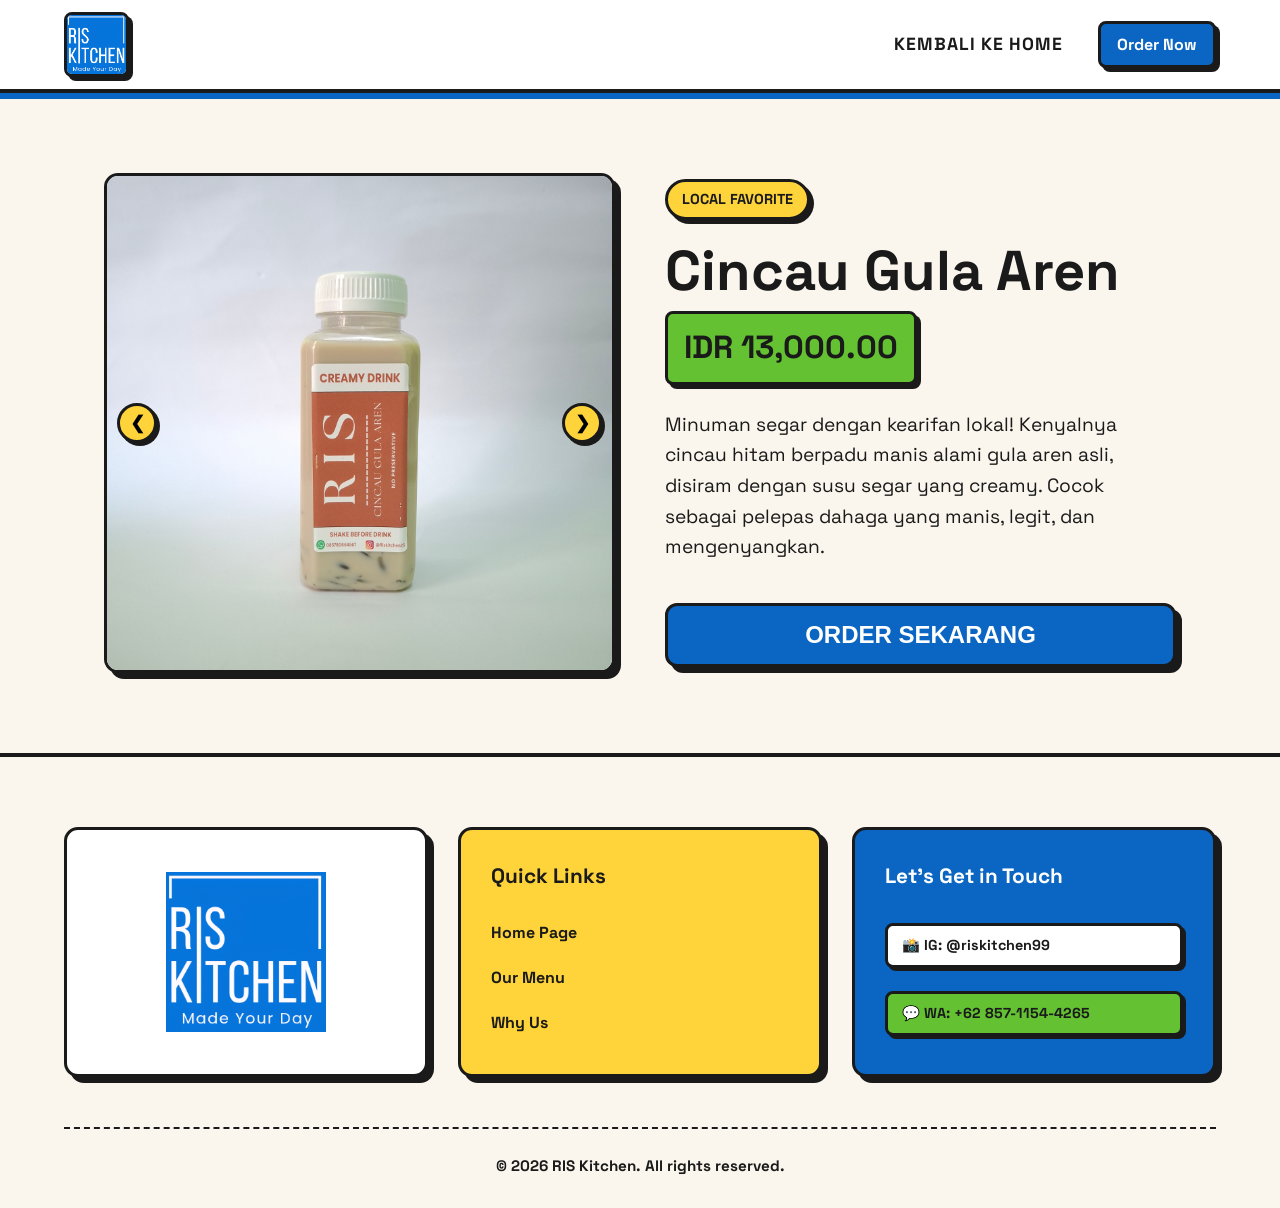
==== cincau-gula-aren.html @ 0cc8e925 "first" ====
<!DOCTYPE html>
<html lang="id">
<head>
    <meta charset="UTF-8">
    <meta name="viewport" content="width=device-width, initial-scale=1.0">
    <title>Cincau Gula Aren - RIS Kitchen</title>
    <link href="https://fonts.googleapis.com/css2?family=Space+Grotesk:wght@400;600;700;800&display=swap" rel="stylesheet">
    <link rel="stylesheet" href="style.css">
</head>
<body>

    <nav class="navbar" id="navbar">
        <div class="nav-container">
            <div class="brand">
                <a href="index.html"><img src="assets/Ris Kitchen_ Logo.png" alt="RIS Kitchen" class="nav-logo"></a>
            </div>
            <div class="nav-links">
                <a href="index.html">Kembali ke Home</a>
                <a href="https://wa.me/6285711544265" target="_blank" class="btn neo-btn-small bg-brand-blue text-white">Order Now</a>
            </div>
        </div>
    </nav>

    <section class="product-detail-section">
        <div class="product-slider-container">
            <div class="product-slider-wrapper" id="product-slider-wrapper">
                <img src="assets/Cincau Gula Aren.jpg" alt="Cincau Gula Aren">
                <img src="assets/Cincau Gula Aren2.jpg" alt="Cincau Gula Aren 2">
            </div>
            <button class="slider-btn prev" onclick="changeProductSlide(-1)">❮</button>
            <button class="slider-btn next" onclick="changeProductSlide(1)">❯</button>
        </div>

        <div class="product-info reveal active">
            <div class="badge bg-yellow">LOCAL FAVORITE</div>
            <h1>Cincau Gula Aren</h1>
            <p class="price bg-green neo-box-small text-black">IDR 13,000.00</p>
            <p class="description">
                Minuman segar dengan kearifan lokal! Kenyalnya cincau hitam berpadu manis alami gula aren asli, disiram dengan susu segar yang creamy. Cocok sebagai pelepas dahaga yang manis, legit, dan mengenyangkan.
            </p>
            <button onclick="orderWhatsApp('Cincau Gula Aren', '13,000.00')" class="btn neo-btn bg-brand-blue text-white" style="width: 100%; font-size: 1.5rem; padding: 15px;">ORDER SEKARANG</button>
        </div>
    </section>

    <footer class="footer bg-cream" id="contact">
        <div class="footer-container reveal">
            <div class="footer-brand-box neo-box bg-white footer-logo-container">
                <img src="assets/Ris Kitchen_ Logo.png" alt="RIS Kitchen Logo" class="footer-logo-full">
            </div>
            <div class="footer-links-box neo-box bg-yellow">
                <h3>Quick Links</h3>
                <a href="index.html#home">Home Page</a>
                <a href="index.html#menu">Our Menu</a>
                <a href="index.html#about">Why Us</a>
            </div>
            <div class="footer-contact-box neo-box bg-brand-blue text-white">
                <h3 style="color: var(--white);">Let's Get in Touch</h3>
                <a href="https://instagram.com/riskitchen99" target="_blank" class="footer-badge bg-white text-black">📸 IG: @riskitchen99</a>
                <a href="https://wa.me/6285711544265" target="_blank" class="footer-badge bg-green text-black">💬 WA: +62 857-1154-4265</a>
            </div>
        </div>
        <div class="footer-bottom">
            <p>&copy; 2026 RIS Kitchen. All rights reserved.</p>
        </div>
    </footer>

    <script src="script.js"></script>
</body>
</html>
---- style.css ----
/* --- Variables & Reset --- */
:root {
    --cream: #FAF6ED;
    --black: #1A1A1A;
    --brand-blue: #0A66C2;
    --yellow: #FFD43B;
    --green: #63C132;
    --white: #FFFFFF;
    
    --border: 3px solid var(--black);
    --shadow: 6px 6px 0px var(--black);
    --shadow-hover: 10px 10px 0px var(--black);
    --radius: 14px;
    --transition: all 0.3s cubic-bezier(0.16, 1, 0.3, 1);
}

* { margin: 0; padding: 0; box-sizing: border-box; }
html { scroll-behavior: smooth; }

body {
    font-family: 'Space Grotesk', sans-serif;
    background-color: var(--cream);
    color: var(--black);
    overflow-x: hidden;
    line-height: 1.6;
}

/* --- Utilities --- */
.bg-cream { background-color: var(--cream); }
.bg-yellow { background-color: var(--yellow); }
.bg-green { background-color: var(--green); }
.bg-brand-blue { background-color: var(--brand-blue); }
.bg-white { background-color: var(--white); }
.bg-black { background-color: var(--black); }
.text-white { color: var(--white); }
.text-black { color: var(--black); }

.neo-box {
    border: var(--border); border-radius: var(--radius);
    box-shadow: var(--shadow); transition: var(--transition);
}
.neo-box-small {
    display: inline-block; padding: 8px 16px;
    border: var(--border); border-radius: 8px;
    box-shadow: 4px 4px 0px var(--black);
    font-weight: 700; text-decoration: none;
    color: var(--black); margin-bottom: 10px; transition: var(--transition);
}
.neo-box-small:hover { transform: translate(-3px, -3px); box-shadow: 7px 7px 0px var(--black); }

.btn {
    display: inline-block; text-decoration: none; font-weight: 700;
    cursor: pointer; text-align: center; border: var(--border); transition: var(--transition);
}
.neo-btn { padding: 12px 24px; font-size: 1.1rem; border-radius: 12px; box-shadow: var(--shadow); }
.neo-btn-small { padding: 8px 16px; font-size: 1rem; border-radius: 8px; box-shadow: 4px 4px 0px var(--black); }
.btn:hover { transform: translate(-4px, -4px); box-shadow: var(--shadow-hover); }
.btn:active { transform: translate(2px, 2px); box-shadow: 2px 2px 0px var(--black); }

.nav-container, .hero, .menu-section, .about-section, 
.fruits-section, .featured-section, .footer-container {
    max-width: 1440px; margin-left: auto; margin-right: auto;
}

/* --- Navbar --- */
.navbar {
    position: sticky; top: 0; background-color: var(--white);
    border-bottom: 4px solid var(--black); z-index: 1000; padding: 12px 5%;
    box-shadow: 0 6px 0px var(--brand-blue); transition: var(--transition);
}
.navbar.scrolled { padding: 8px 5%; }
.nav-container { display: flex; justify-content: space-between; align-items: center; }

.nav-logo {
    height: 65px; width: auto; object-fit: contain; display: block;
    border: var(--border); border-radius: 8px; box-shadow: 4px 4px 0px var(--black);
    background: var(--white); transition: var(--transition);
}
.nav-logo:hover { transform: translate(-2px, -2px); box-shadow: 6px 6px 0px var(--black); }

.nav-links { display: flex; gap: 35px; align-items: center; }
.nav-links a:not(.btn) { text-decoration: none; color: var(--black); font-weight: 700; font-size: 1.1rem; position: relative; text-transform: uppercase; letter-spacing: 1px; }
.nav-links a:not(.btn):hover { color: var(--brand-blue); }

.hamburger { display: none; background: none; border: none; cursor: pointer; flex-direction: column; gap: 5px; }
.hamburger span { width: 30px; height: 4px; background-color: var(--brand-blue); }

/* --- Hero Section --- */
.hero { margin: 60px auto; padding: 0 5%; display: grid; grid-template-columns: 1fr 1fr; gap: 40px; align-items: center; min-height: 70vh; }
.badge { display: inline-block; padding: 6px 14px; border: var(--border); border-radius: 50px; font-weight: 800; font-size: 0.9rem; margin-bottom: 20px; box-shadow: 4px 4px 0px var(--black); }
.hero-title { font-size: 4.5rem; font-weight: 800; line-height: 1.1; letter-spacing: -2px; margin-bottom: 20px; }
.hero-subtitle { font-size: 1.2rem; margin-bottom: 30px; font-weight: 600; }
.hero-buttons { display: flex; gap: 15px; flex-wrap: wrap; }

.visual-wrapper {
    position: relative; width: 100%; height: 450px; 
    border: var(--border); border-radius: var(--radius); box-shadow: var(--shadow);
}
.hero-slider-container { width: 100%; height: 100%; border-radius: calc(var(--radius) - 3px); overflow: hidden; }
.hero-slider-wrapper { display: flex; height: 100%; width: 100%; transition: transform 0.5s cubic-bezier(0.25, 1, 0.5, 1); }
.hero-slider-wrapper img { width: 100%; height: 100%; object-fit: cover; flex-shrink: 0; }

.decorative { position: absolute; padding: 10px 20px; border: var(--border); font-weight: 800; z-index: 3; box-shadow: 4px 4px 0px var(--black); }
.sticker-1 { top: -20px; right: -20px; border-radius: 50%; width: 100px; height: 100px; display: flex; align-items: center; text-align: center; }
.sticker-2 { bottom: 20px; left: -20px; border-radius: 8px; }
.sticker-3 { top: 10px; right: 10px; border-radius: 8px; }
.rotated { transform: rotate(15deg); }

/* --- Marquee --- */
.marquee-container { width: 100%; border-top: var(--border); border-bottom: var(--border); padding: 15px 0; overflow: hidden; white-space: nowrap; display: flex; }
.marquee { display: flex; animation: marquee 20s linear infinite; }
.marquee span { font-size: 1.5rem; font-weight: 800; margin-right: 20px; }

/* --- Menu Grid --- */
.menu-section, .about-section, .featured-section, .fruits-section { margin: 80px auto; padding: 0 5%; }
.section-header { text-align: center; margin-bottom: 50px; }
.section-header h2 { font-size: 3rem; font-weight: 800; letter-spacing: -1px; }

.menu-grid { display: grid; grid-template-columns: repeat(3, 1fr); gap: 30px; }
.menu-card { padding: 20px; display: flex; flex-direction: column; height: 100%; cursor: pointer; background: var(--white); }
.menu-card:hover { transform: translateY(-8px) rotate(-1deg); box-shadow: var(--shadow-hover); }

.menu-img-placeholder {
    width: 100%; height: 300px; border: var(--border); border-radius: var(--radius);
    margin-bottom: 15px; background-color: var(--white); transition: var(--transition);
    overflow: hidden; display: flex; align-items: center; justify-content: center;
}
.menu-img-placeholder img { width: 100%; height: 100%; object-fit: cover; }
.menu-card:hover .menu-img-placeholder { transform: scale(1.02); }

.menu-card h3 { font-size: 1.6rem; font-weight: 800; margin-bottom: 5px; }
.menu-card p.price { font-size: 1.3rem; font-weight: 700; margin-bottom: 20px; flex-grow: 1; }
.menu-card .btn { width: 100%; }
.no-image-placeholder { font-size: 1.5rem; font-weight: 800; color: var(--brand-blue); text-align: center; padding: 20px; line-height: 1.4; }

/* --- Featured Section --- */
.featured-card { display: flex; align-items: center; justify-content: space-between; padding: 40px; gap: 40px; cursor: pointer; }
.featured-card:hover { transform: translateY(-4px); box-shadow: var(--shadow-hover); }
.featured-content h2 { font-size: 3rem; font-weight: 800; line-height: 1.1; margin: 20px 0; }
.featured-content .price { font-size: 2rem; font-weight: 800; margin-bottom: 30px; }

.featured-visual { position: relative; width: 45%; height: 450px; border-radius: var(--radius); overflow: hidden; background: var(--white); }
.featured-slider-wrapper { display: flex; height: 100%; transition: transform 0.5s cubic-bezier(0.25, 1, 0.5, 1); }
.featured-slider-wrapper img { width: 100%; height: 100%; object-fit: cover; flex-shrink: 0; }

/* --- About Grid & Fruits --- */
.about-grid { display: grid; grid-template-columns: repeat(4, 1fr); gap: 20px; }
.about-card { padding: 30px 20px; text-align: center; }
.about-card .icon { font-size: 3rem; margin-bottom: 15px; }
.fruit-container { display: flex; justify-content: center; gap: 20px; flex-wrap: wrap; padding: 20px; }
.fruit-item { padding: 15px 30px; font-size: 1.5rem; font-weight: 700; cursor: default; background: var(--white); }
.fruit-item:hover { transform: scale(1.1) rotate(5deg) !important; box-shadow: var(--shadow-hover); }

/* --- CTA Section --- */
.cta-section { max-width: 800px; margin: 100px auto; padding: 0 5%; }
.cta-box { padding: 60px 40px; text-align: center; }
.cta-box h2 { font-size: 3.5rem; font-weight: 800; margin-bottom: 20px; }

/* --- FOOTER (Logo Penuh Tanpa Background Tambahan) --- */
.footer { border-top: 4px solid var(--black); padding: 70px 5% 30px; background-color: var(--cream); }
.footer-container { display: grid; grid-template-columns: repeat(3, 1fr); gap: 30px; margin-bottom: 50px; }

.footer-brand-box, .footer-links-box, .footer-contact-box {
    padding: 30px; display: flex; flex-direction: column; align-items: flex-start; min-height: 250px; justify-content: space-between;
}
.footer-logo-container {
    justify-content: center !important;
    align-items: center !important;
    background: var(--white);
    padding: 15px !important;
}
.footer-logo-full {
    width: 100%;
    height: 100%;
    max-height: 160px;
    object-fit: contain;
    display: block;
    background: transparent; /* Tanpa background tambahan, langsung logo asli */
}

.footer-links-box h3, .footer-contact-box h3 { font-size: 1.3rem; font-weight: 800; margin-bottom: 15px; }
.footer-links-box a { text-decoration: none; color: var(--black); font-weight: 700; margin-bottom: 8px; transition: var(--transition); font-size: 1rem; }
.footer-links-box a:hover { color: var(--brand-blue); transform: translateX(5px); }

.footer-badge {
    display: inline-block; padding: 8px 14px; border: var(--border); border-radius: 8px;
    font-weight: 700; text-decoration: none; color: var(--black); margin-bottom: 8px;
    box-shadow: 3px 3px 0px var(--black); transition: var(--transition); font-size: 0.9rem; width: 100%; text-align: left;
}
.footer-badge:hover { transform: translate(-2px, -2px); box-shadow: 5px 5px 0px var(--black); }

.footer-bottom { text-align: center; border-top: 2px dashed var(--black); padding-top: 25px; font-weight: 700; font-size: 0.95rem; }

/* --- PRODUCT DETAIL SECTION --- */
.product-detail-section { max-width: 1200px; margin: 80px auto; padding: 0 5%; display: grid; grid-template-columns: 1fr 1fr; gap: 50px; align-items: center; }
.product-slider-container { position: relative; width: 100%; height: 500px; border: var(--border); border-radius: var(--radius); overflow: hidden; background-color: var(--white); box-shadow: var(--shadow); }
.product-slider-wrapper { display: flex; height: 100%; transition: transform 0.5s cubic-bezier(0.25, 1, 0.5, 1); }
.product-slider-wrapper img { width: 100%; height: 100%; object-fit: cover; flex-shrink: 0; }
.product-info h1 { font-size: 3.5rem; font-weight: 800; margin-bottom: 10px; line-height: 1.1; }
.product-info .price { font-size: 2rem; margin-bottom: 25px; }
.product-info p.description { font-size: 1.2rem; margin-bottom: 40px; line-height: 1.6; }

/* --- Universal Slider Buttons --- */
.slider-btn {
    position: absolute; top: 50%; transform: translateY(-50%); z-index: 5;
    background: var(--yellow); border: var(--border); width: 40px; height: 40px;
    border-radius: 50%; font-size: 1.1rem; font-weight: bold; cursor: pointer;
    box-shadow: 3px 3px 0px var(--black); display: flex; justify-content: center;
    align-items: center; transition: transform 0.2s;
}
.slider-btn:hover { background: var(--brand-blue); color: var(--white); }
.slider-btn:active { transform: translateY(-50%) scale(0.9); box-shadow: 1px 1px 0px var(--black); }
.slider-btn.prev { left: 10px; }
.slider-btn.next { right: 10px; }

/* --- Animations --- */
@keyframes marquee { 0% { transform: translateX(0); } 100% { transform: translateX(-50%); } }
@keyframes float { 0% { transform: translateY(0px); } 50% { transform: translateY(-15px); } 100% { transform: translateY(0px); } }
@keyframes float-slow { 0% { transform: translateY(0px); } 50% { transform: translateY(-10px); } 100% { transform: translateY(0px); } }
.floating { animation: float 3s ease-in-out infinite; }
.floating-slow { animation: float-slow 5s ease-in-out infinite; }
.reveal { opacity: 0; transform: translateY(30px); transition: all 0.6s ease-out; }
.reveal.active { opacity: 1; transform: translateY(0); }

/* --- RESPONSIF HP --- */
@media (max-width: 1024px) {
    .menu-grid { grid-template-columns: repeat(2, 1fr); }
    .hero-title { font-size: 3.5rem; }
    .featured-card { flex-direction: column; text-align: center; }
    .featured-visual { width: 100%; height: 350px; }
    .about-grid { grid-template-columns: repeat(2, 1fr); }
    .footer-container { grid-template-columns: 1fr; }
}

@media (max-width: 768px) {
    .nav-links {
        display: none; position: absolute; top: 100%; left: 0;
        width: 100%; background-color: var(--white); flex-direction: column;
        padding: 20px; border-bottom: var(--border); box-shadow: 0 10px 0px rgba(10,102,194,0.3);
        align-items: flex-start; gap: 15px;
    }
    .nav-links.active { display: flex; }
    .hamburger { display: flex; }
    
    .hero { grid-template-columns: 1fr; text-align: center; margin: 30px auto; gap: 25px; }
    .hero-title { font-size: 2.5rem; }
    .hero-subtitle { font-size: 1.0rem; }
    .hero-buttons { justify-content: center; }
    .visual-wrapper { height: 280px; }

    .menu-grid { grid-template-columns: 1fr; }
    .about-grid { grid-template-columns: 1fr; }
    
    .featured-card { padding: 20px; gap: 20px; }
    .featured-content h2 { font-size: 2rem; }
    
    .cta-box { padding: 40px 20px; }
    .cta-box h2 { font-size: 2.2rem; }
    
    .product-detail-section { grid-template-columns: 1fr; gap: 30px; margin: 40px auto; }
    .product-slider-container { height: 350px; }
    .product-info h1 { font-size: 2.5rem; }
}
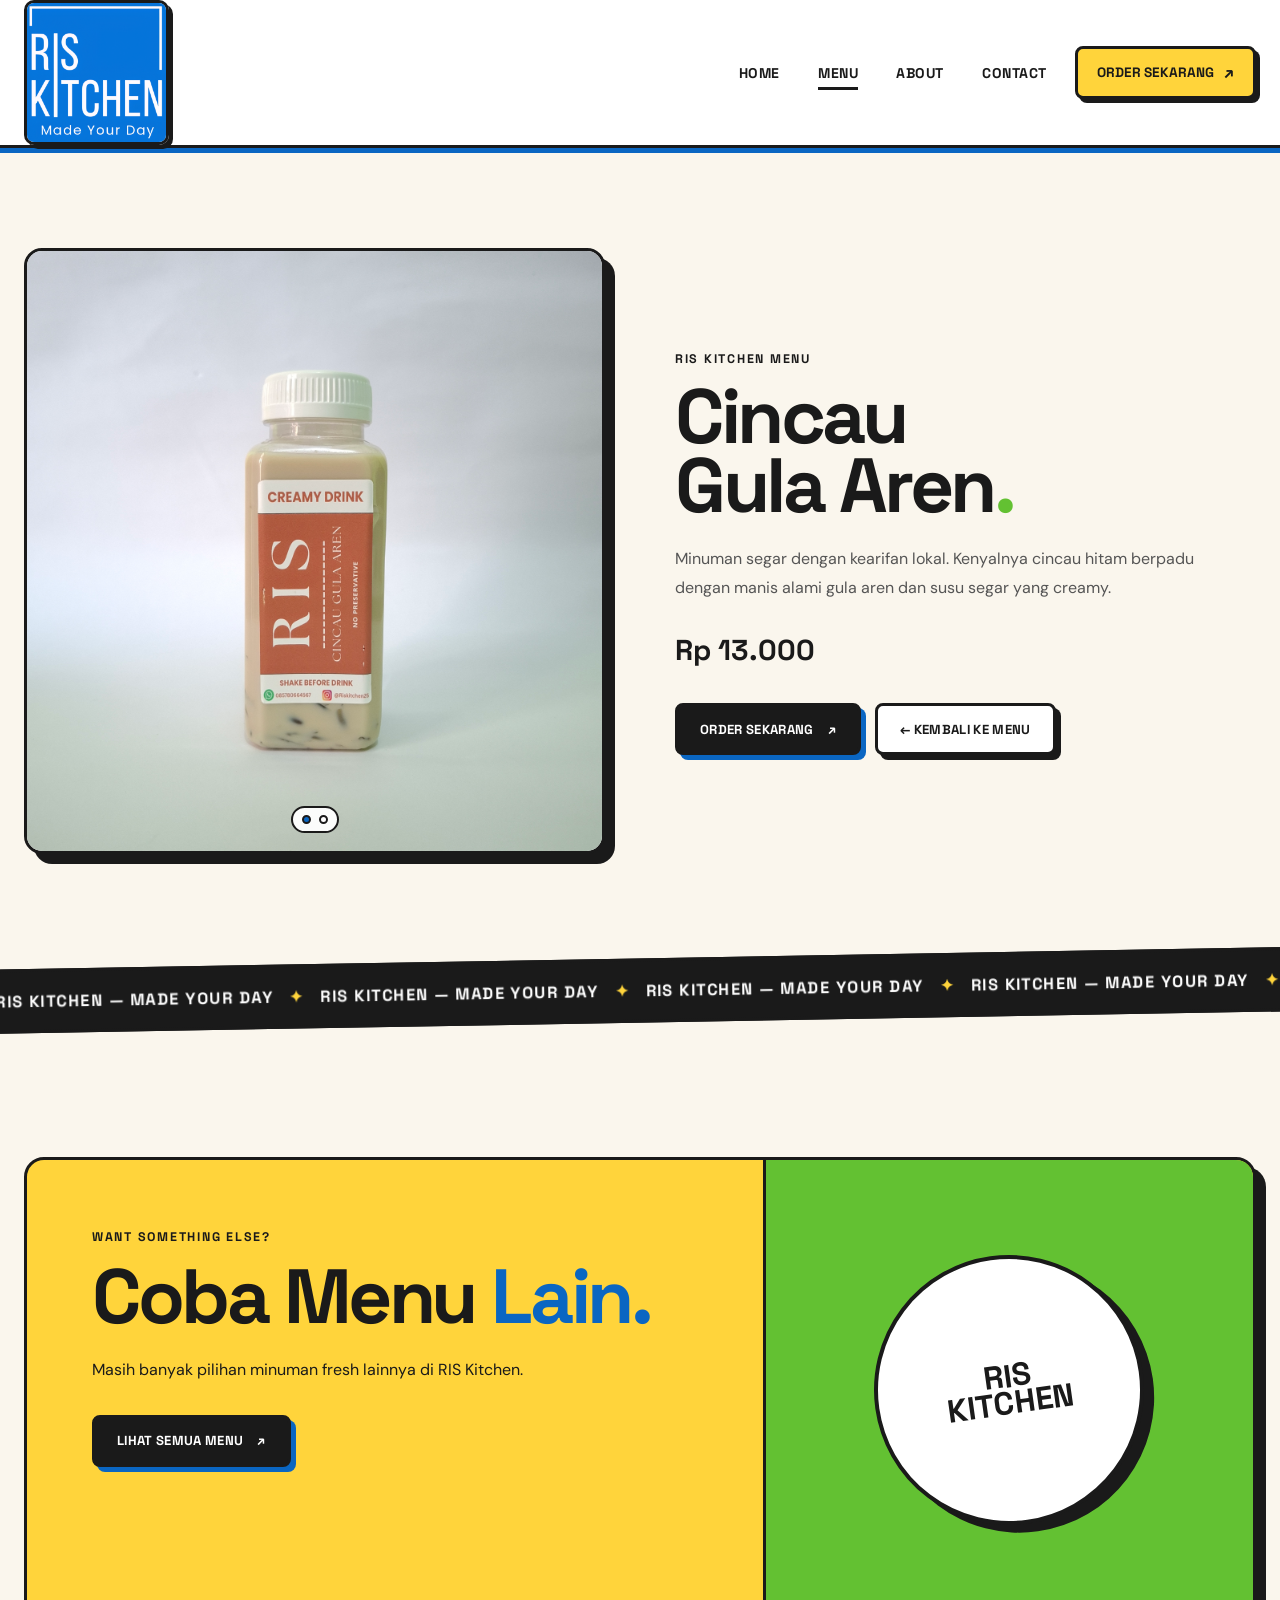
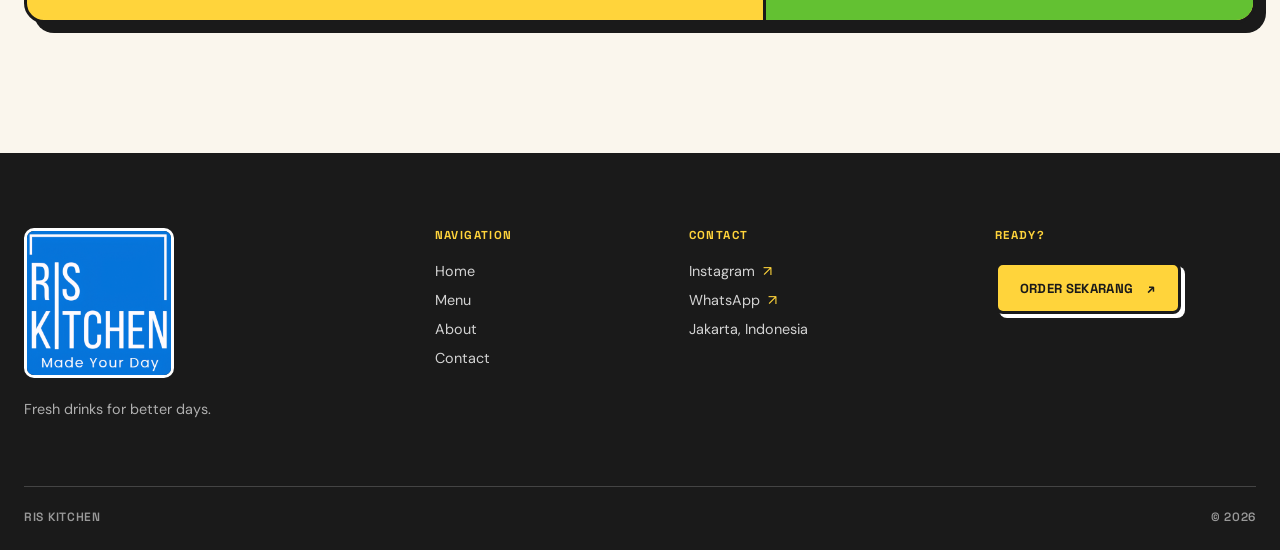
==== commit c3948705: "upgrade" ====
--- a/cincau-gula-aren.html
+++ b/cincau-gula-aren.html
@@ -3,67 +3,162 @@
 <head>
     <meta charset="UTF-8">
     <meta name="viewport" content="width=device-width, initial-scale=1.0">
-    <title>Cincau Gula Aren - RIS Kitchen</title>
-    <link href="https://fonts.googleapis.com/css2?family=Space+Grotesk:wght@400;600;700;800&display=swap" rel="stylesheet">
+
+    <title>Cincau Gula Aren — RIS Kitchen</title>
+    <meta name="description" content="Cincau Gula Aren RIS Kitchen — minuman fresh untuk menemani hari kamu.">
+
+    <link rel="preconnect" href="https://fonts.googleapis.com">
+    <link rel="preconnect" href="https://fonts.gstatic.com" crossorigin>
+    <link href="https://fonts.googleapis.com/css2?family=DM+Sans:wght@400;500;600;700&family=Space+Grotesk:wght@400;500;600;700&family=Syne:wght@600;700;800&display=swap" rel="stylesheet">
     <link rel="stylesheet" href="style.css">
 </head>
-<body>
 
-    <nav class="navbar" id="navbar">
-        <div class="nav-container">
-            <div class="brand">
-                <a href="index.html"><img src="assets/Ris Kitchen_ Logo.png" alt="RIS Kitchen" class="nav-logo"></a>
+<body class="detail-page">
+
+<header class="navbar">
+    <div class="container nav-container">
+        <a href="index.html" class="logo-link">
+            <img src="assets/Ris Kitchen_ Logo.webp" alt="RIS Kitchen" class="nav-logo">
+        </a>
+
+        <nav class="nav-menu">
+            <a href="index.html#home" class="nav-link">Home</a>
+            <a href="index.html#menu" class="nav-link active">Menu</a>
+            <a href="index.html#about" class="nav-link">About</a>
+            <a href="index.html#contact" class="nav-link">Contact</a>
+        </nav>
+
+        <a href="https://wa.me/6285711544265?text=Halo%20RIS%20Kitchen%2C%20saya%20ingin%20order%20Cincau%20Gula%20Aren."
+           target="_blank" rel="noopener noreferrer" class="nav-order">
+            Order Sekarang <span class="arrow">↗</span>
+        </a>
+
+        <button class="mobile-menu-button" id="mobileMenuButton" type="button" aria-label="Buka menu">
+            <span></span><span></span><span></span>
+        </button>
+    </div>
+
+    <div class="mobile-menu" id="mobileMenu">
+        <a href="index.html#home">Home</a>
+        <a href="index.html#menu">Menu</a>
+        <a href="index.html#about">About</a>
+        <a href="index.html#contact">Contact</a>
+        <a href="https://wa.me/6285711544265?text=Halo%20RIS%20Kitchen%2C%20saya%20ingin%20order%20Cincau%20Gula%20Aren."
+           target="_blank" rel="noopener noreferrer">Order Sekarang ↗</a>
+    </div>
+</header>
+
+<main>
+    <section class="product-detail-section">
+        <div class="container">
+            <div class="product-detail-grid">
+
+                <div class="product-detail-image product-carousel" data-product-carousel aria-label="Galeri Cincau Gula Aren">
+                    <div class="product-carousel-track">
+                        <div class="product-carousel-slide is-active">
+                            <img src="assets/Cincau Gula Aren.webp" alt="Cincau Gula Aren RIS Kitchen">
+                        </div>
+                        <div class="product-carousel-slide">
+                            <img src="assets/Cincau Gula Aren2.webp" alt="Cincau Gula Aren RIS Kitchen tampilan kedua">
+                        </div>
+                    </div>
+
+                    <button class="carousel-arrow carousel-arrow-prev" type="button"
+                            data-carousel-prev aria-label="Foto sebelumnya">←</button>
+                    <button class="carousel-arrow carousel-arrow-next" type="button"
+                            data-carousel-next aria-label="Foto berikutnya">→</button>
+                    <div class="carousel-dots" data-carousel-dots></div>
+                </div>
+
+                <div class="product-detail-content">
+                    <span class="section-eyebrow">RIS KITCHEN MENU</span>
+
+                    <h1>Cincau Gula Aren<span style="color: var(--green);">.</span></h1>
+
+                    <p>Minuman segar dengan kearifan lokal. Kenyalnya cincau hitam berpadu dengan manis alami gula aren dan susu segar yang creamy.</p>
+
+                    <div class="product-detail-price">Rp 13.000</div>
+
+                    <div class="product-detail-actions">
+                        <a href="https://wa.me/6285711544265?text=Halo%20RIS%20Kitchen%2C%20saya%20ingin%20order%20Cincau%20Gula%20Aren%20seharga%20Rp%2013.000."
+                           target="_blank" rel="noopener noreferrer" class="primary-button">
+                            Order Sekarang <span>↗</span>
+                        </a>
+                        <a href="index.html#menu" class="secondary-button">← Kembali ke Menu</a>
+                    </div>
+                </div>
+
             </div>
-            <div class="nav-links">
-                <a href="index.html">Kembali ke Home</a>
-                <a href="https://wa.me/6285711544265" target="_blank" class="btn neo-btn-small bg-brand-blue text-white">Order Now</a>
-            </div>
-        </div>
-    </nav>
-
-    <section class="product-detail-section">
-        <div class="product-slider-container">
-            <div class="product-slider-wrapper" id="product-slider-wrapper">
-                <img src="assets/Cincau Gula Aren.jpg" alt="Cincau Gula Aren">
-                <img src="assets/Cincau Gula Aren2.jpg" alt="Cincau Gula Aren 2">
-            </div>
-            <button class="slider-btn prev" onclick="changeProductSlide(-1)">❮</button>
-            <button class="slider-btn next" onclick="changeProductSlide(1)">❯</button>
-        </div>
-
-        <div class="product-info reveal active">
-            <div class="badge bg-yellow">LOCAL FAVORITE</div>
-            <h1>Cincau Gula Aren</h1>
-            <p class="price bg-green neo-box-small text-black">IDR 13,000.00</p>
-            <p class="description">
-                Minuman segar dengan kearifan lokal! Kenyalnya cincau hitam berpadu manis alami gula aren asli, disiram dengan susu segar yang creamy. Cocok sebagai pelepas dahaga yang manis, legit, dan mengenyangkan.
-            </p>
-            <button onclick="orderWhatsApp('Cincau Gula Aren', '13,000.00')" class="btn neo-btn bg-brand-blue text-white" style="width: 100%; font-size: 1.5rem; padding: 15px;">ORDER SEKARANG</button>
         </div>
     </section>
 
-    <footer class="footer bg-cream" id="contact">
-        <div class="footer-container reveal">
-            <div class="footer-brand-box neo-box bg-white footer-logo-container">
-                <img src="assets/Ris Kitchen_ Logo.png" alt="RIS Kitchen Logo" class="footer-logo-full">
-            </div>
-            <div class="footer-links-box neo-box bg-yellow">
-                <h3>Quick Links</h3>
-                <a href="index.html#home">Home Page</a>
-                <a href="index.html#menu">Our Menu</a>
-                <a href="index.html#about">Why Us</a>
-            </div>
-            <div class="footer-contact-box neo-box bg-brand-blue text-white">
-                <h3 style="color: var(--white);">Let's Get in Touch</h3>
-                <a href="https://instagram.com/riskitchen99" target="_blank" class="footer-badge bg-white text-black">📸 IG: @riskitchen99</a>
-                <a href="https://wa.me/6285711544265" target="_blank" class="footer-badge bg-green text-black">💬 WA: +62 857-1154-4265</a>
+    <section class="marquee-section">
+        <div class="marquee-track">
+            <span>RIS Kitchen — Made Your Day</span><span class="marquee-star">✦</span>
+            <span>RIS Kitchen — Made Your Day</span><span class="marquee-star">✦</span>
+            <span>RIS Kitchen — Made Your Day</span><span class="marquee-star">✦</span>
+            <span>RIS Kitchen — Made Your Day</span><span class="marquee-star">✦</span>
+        </div>
+    </section>
+
+    <section class="contact-section">
+        <div class="container">
+            <div class="contact-card">
+                <div class="contact-main">
+                    <span class="section-eyebrow">WANT SOMETHING ELSE?</span>
+                    <h2>Coba Menu <span>Lain.</span></h2>
+                    <p>Masih banyak pilihan minuman fresh lainnya di RIS Kitchen.</p>
+                    <a href="index.html#menu" class="contact-button">Lihat Semua Menu <span>↗</span></a>
+                </div>
+                <div class="contact-decoration">
+                    <div class="contact-circle">RIS<br>KITCHEN</div>
+                </div>
             </div>
         </div>
+    </section>
+</main>
+
+<footer class="footer">
+    <div class="container">
+        <div class="footer-main">
+            <div class="footer-brand">
+                <a href="index.html">
+                    <img src="assets/Ris Kitchen_ Logo.webp" alt="RIS Kitchen" class="footer-logo">
+                </a>
+                <p>Fresh drinks for better days.</p>
+            </div>
+
+            <div class="footer-links">
+                <span class="footer-title">Navigation</span>
+                <a href="index.html#home">Home</a>
+                <a href="index.html#menu">Menu</a>
+                <a href="index.html#about">About</a>
+                <a href="index.html#contact">Contact</a>
+            </div>
+
+            <div class="footer-contact">
+                <span class="footer-title">Contact</span>
+                <a href="https://instagram.com/riskitchen99" target="_blank" rel="noopener noreferrer">Instagram <span>↗</span></a>
+                <a href="https://wa.me/6285711544265" target="_blank" rel="noopener noreferrer">WhatsApp <span>↗</span></a>
+                <span>Jakarta, Indonesia</span>
+            </div>
+
+            <div class="footer-order">
+                <span class="footer-title">Ready?</span>
+                <a href="https://wa.me/6285711544265?text=Halo%20RIS%20Kitchen%2C%20saya%20ingin%20order%20Cincau%20Gula%20Aren."
+                   target="_blank" rel="noopener noreferrer" class="footer-order-button">
+                    Order Sekarang <span>↗</span>
+                </a>
+            </div>
+        </div>
+
         <div class="footer-bottom">
-            <p>&copy; 2026 RIS Kitchen. All rights reserved.</p>
+            <span>RIS Kitchen</span>
+            <span>© <span data-current-year>2026</span></span>
         </div>
-    </footer>
+    </div>
+</footer>
 
-    <script src="script.js"></script>
+<script src="script.js"></script>
 </body>
-</html>+</html>
--- a/style.css
+++ b/style.css
@@ -1,263 +1,2696 @@
-/* --- Variables & Reset --- */
+/* =========================================================
+   RIS KITCHEN
+   Premium Neo-Brutalist Beverage Website
+========================================================= */
+
+
+/* =========================================================
+   1. ROOT
+========================================================= */
+
 :root {
     --cream: #FAF6ED;
+    --cream-dark: #F0E9DA;
+
     --black: #1A1A1A;
+    --black-soft: #292929;
+
     --brand-blue: #0A66C2;
+
     --yellow: #FFD43B;
     --green: #63C132;
+    --orange: #F28C28;
+
     --white: #FFFFFF;
-    
+
     --border: 3px solid var(--black);
-    --shadow: 6px 6px 0px var(--black);
-    --shadow-hover: 10px 10px 0px var(--black);
-    --radius: 14px;
-    --transition: all 0.3s cubic-bezier(0.16, 1, 0.3, 1);
-}
-
-* { margin: 0; padding: 0; box-sizing: border-box; }
-html { scroll-behavior: smooth; }
+    --shadow: 7px 7px 0 var(--black);
+
+    --radius: 16px;
+
+    --font-body: "DM Sans", sans-serif;
+    --font-nav: "Space Grotesk", sans-serif;
+    --font-display: "Syne", sans-serif;
+
+    --container: 1240px;
+}
+
+
+/* =========================================================
+   2. RESET
+========================================================= */
+
+* {
+    margin: 0;
+    padding: 0;
+    box-sizing: border-box;
+}
+
+html {
+    scroll-behavior: smooth;
+}
 
 body {
-    font-family: 'Space Grotesk', sans-serif;
-    background-color: var(--cream);
+    font-family: var(--font-body);
+    background: var(--cream);
     color: var(--black);
     overflow-x: hidden;
-    line-height: 1.6;
-}
-
-/* --- Utilities --- */
-.bg-cream { background-color: var(--cream); }
-.bg-yellow { background-color: var(--yellow); }
-.bg-green { background-color: var(--green); }
-.bg-brand-blue { background-color: var(--brand-blue); }
-.bg-white { background-color: var(--white); }
-.bg-black { background-color: var(--black); }
-.text-white { color: var(--white); }
-.text-black { color: var(--black); }
-
-.neo-box {
-    border: var(--border); border-radius: var(--radius);
-    box-shadow: var(--shadow); transition: var(--transition);
-}
-.neo-box-small {
-    display: inline-block; padding: 8px 16px;
-    border: var(--border); border-radius: 8px;
-    box-shadow: 4px 4px 0px var(--black);
-    font-weight: 700; text-decoration: none;
-    color: var(--black); margin-bottom: 10px; transition: var(--transition);
-}
-.neo-box-small:hover { transform: translate(-3px, -3px); box-shadow: 7px 7px 0px var(--black); }
-
-.btn {
-    display: inline-block; text-decoration: none; font-weight: 700;
-    cursor: pointer; text-align: center; border: var(--border); transition: var(--transition);
-}
-.neo-btn { padding: 12px 24px; font-size: 1.1rem; border-radius: 12px; box-shadow: var(--shadow); }
-.neo-btn-small { padding: 8px 16px; font-size: 1rem; border-radius: 8px; box-shadow: 4px 4px 0px var(--black); }
-.btn:hover { transform: translate(-4px, -4px); box-shadow: var(--shadow-hover); }
-.btn:active { transform: translate(2px, 2px); box-shadow: 2px 2px 0px var(--black); }
-
-.nav-container, .hero, .menu-section, .about-section, 
-.fruits-section, .featured-section, .footer-container {
-    max-width: 1440px; margin-left: auto; margin-right: auto;
-}
-
-/* --- Navbar --- */
+}
+
+img {
+    display: block;
+    max-width: 100%;
+}
+
+a {
+    color: inherit;
+    text-decoration: none;
+}
+
+button {
+    font-family: inherit;
+}
+
+::selection {
+    background: var(--black);
+    color: var(--yellow);
+}
+
+
+/* =========================================================
+   3. GLOBAL
+========================================================= */
+
+.container {
+    width: min(100% - 48px, var(--container));
+    margin-inline: auto;
+}
+
+.section-eyebrow {
+    display: inline-block;
+
+    font-family: var(--font-nav);
+    font-size: 0.78rem;
+    font-weight: 700;
+
+    letter-spacing: 0.14em;
+    text-transform: uppercase;
+
+    margin-bottom: 18px;
+}
+
+.section-heading {
+    display: flex;
+    justify-content: space-between;
+    align-items: flex-end;
+    gap: 40px;
+
+    margin-bottom: 50px;
+}
+
+.section-heading h2 {
+    font-family: var(--font-display);
+    font-size: clamp(3rem, 6vw, 5.7rem);
+    font-weight: 800;
+    line-height: 0.95;
+    letter-spacing: -0.055em;
+}
+
+.section-heading h2 span {
+    display: block;
+    color: var(--brand-blue);
+}
+
+.section-heading p {
+    max-width: 370px;
+
+    font-size: 1rem;
+    line-height: 1.7;
+
+    color: #555;
+}
+
+
+/* =========================================================
+   4. NAVBAR
+========================================================= */
+
 .navbar {
-    position: sticky; top: 0; background-color: var(--white);
-    border-bottom: 4px solid var(--black); z-index: 1000; padding: 12px 5%;
-    box-shadow: 0 6px 0px var(--brand-blue); transition: var(--transition);
-}
-.navbar.scrolled { padding: 8px 5%; }
-.nav-container { display: flex; justify-content: space-between; align-items: center; }
+    position: sticky;
+    top: 0;
+    z-index: 1000;
+
+    background: var(--white);
+
+    border-bottom: var(--border);
+
+    box-shadow: 0 5px 0 var(--brand-blue);
+}
+
+.nav-container {
+    min-height: 86px;
+
+    display: flex;
+    align-items: center;
+    justify-content: space-between;
+
+    gap: 28px;
+}
+
+.logo-link {
+    display: flex;
+    align-items: center;
+}
 
 .nav-logo {
-    height: 65px; width: auto; object-fit: contain; display: block;
-    border: var(--border); border-radius: 8px; box-shadow: 4px 4px 0px var(--black);
-    background: var(--white); transition: var(--transition);
-}
-.nav-logo:hover { transform: translate(-2px, -2px); box-shadow: 6px 6px 0px var(--black); }
-
-.nav-links { display: flex; gap: 35px; align-items: center; }
-.nav-links a:not(.btn) { text-decoration: none; color: var(--black); font-weight: 700; font-size: 1.1rem; position: relative; text-transform: uppercase; letter-spacing: 1px; }
-.nav-links a:not(.btn):hover { color: var(--brand-blue); }
-
-.hamburger { display: none; background: none; border: none; cursor: pointer; flex-direction: column; gap: 5px; }
-.hamburger span { width: 30px; height: 4px; background-color: var(--brand-blue); }
-
-/* --- Hero Section --- */
-.hero { margin: 60px auto; padding: 0 5%; display: grid; grid-template-columns: 1fr 1fr; gap: 40px; align-items: center; min-height: 70vh; }
-.badge { display: inline-block; padding: 6px 14px; border: var(--border); border-radius: 50px; font-weight: 800; font-size: 0.9rem; margin-bottom: 20px; box-shadow: 4px 4px 0px var(--black); }
-.hero-title { font-size: 4.5rem; font-weight: 800; line-height: 1.1; letter-spacing: -2px; margin-bottom: 20px; }
-.hero-subtitle { font-size: 1.2rem; margin-bottom: 30px; font-weight: 600; }
-.hero-buttons { display: flex; gap: 15px; flex-wrap: wrap; }
-
-.visual-wrapper {
-    position: relative; width: 100%; height: 450px; 
-    border: var(--border); border-radius: var(--radius); box-shadow: var(--shadow);
-}
-.hero-slider-container { width: 100%; height: 100%; border-radius: calc(var(--radius) - 3px); overflow: hidden; }
-.hero-slider-wrapper { display: flex; height: 100%; width: 100%; transition: transform 0.5s cubic-bezier(0.25, 1, 0.5, 1); }
-.hero-slider-wrapper img { width: 100%; height: 100%; object-fit: cover; flex-shrink: 0; }
-
-.decorative { position: absolute; padding: 10px 20px; border: var(--border); font-weight: 800; z-index: 3; box-shadow: 4px 4px 0px var(--black); }
-.sticker-1 { top: -20px; right: -20px; border-radius: 50%; width: 100px; height: 100px; display: flex; align-items: center; text-align: center; }
-.sticker-2 { bottom: 20px; left: -20px; border-radius: 8px; }
-.sticker-3 { top: 10px; right: 10px; border-radius: 8px; }
-.rotated { transform: rotate(15deg); }
-
-/* --- Marquee --- */
-.marquee-container { width: 100%; border-top: var(--border); border-bottom: var(--border); padding: 15px 0; overflow: hidden; white-space: nowrap; display: flex; }
-.marquee { display: flex; animation: marquee 20s linear infinite; }
-.marquee span { font-size: 1.5rem; font-weight: 800; margin-right: 20px; }
-
-/* --- Menu Grid --- */
-.menu-section, .about-section, .featured-section, .fruits-section { margin: 80px auto; padding: 0 5%; }
-.section-header { text-align: center; margin-bottom: 50px; }
-.section-header h2 { font-size: 3rem; font-weight: 800; letter-spacing: -1px; }
-
-.menu-grid { display: grid; grid-template-columns: repeat(3, 1fr); gap: 30px; }
-.menu-card { padding: 20px; display: flex; flex-direction: column; height: 100%; cursor: pointer; background: var(--white); }
-.menu-card:hover { transform: translateY(-8px) rotate(-1deg); box-shadow: var(--shadow-hover); }
-
-.menu-img-placeholder {
-    width: 100%; height: 300px; border: var(--border); border-radius: var(--radius);
-    margin-bottom: 15px; background-color: var(--white); transition: var(--transition);
-    overflow: hidden; display: flex; align-items: center; justify-content: center;
-}
-.menu-img-placeholder img { width: 100%; height: 100%; object-fit: cover; }
-.menu-card:hover .menu-img-placeholder { transform: scale(1.02); }
-
-.menu-card h3 { font-size: 1.6rem; font-weight: 800; margin-bottom: 5px; }
-.menu-card p.price { font-size: 1.3rem; font-weight: 700; margin-bottom: 20px; flex-grow: 1; }
-.menu-card .btn { width: 100%; }
-.no-image-placeholder { font-size: 1.5rem; font-weight: 800; color: var(--brand-blue); text-align: center; padding: 20px; line-height: 1.4; }
-
-/* --- Featured Section --- */
-.featured-card { display: flex; align-items: center; justify-content: space-between; padding: 40px; gap: 40px; cursor: pointer; }
-.featured-card:hover { transform: translateY(-4px); box-shadow: var(--shadow-hover); }
-.featured-content h2 { font-size: 3rem; font-weight: 800; line-height: 1.1; margin: 20px 0; }
-.featured-content .price { font-size: 2rem; font-weight: 800; margin-bottom: 30px; }
-
-.featured-visual { position: relative; width: 45%; height: 450px; border-radius: var(--radius); overflow: hidden; background: var(--white); }
-.featured-slider-wrapper { display: flex; height: 100%; transition: transform 0.5s cubic-bezier(0.25, 1, 0.5, 1); }
-.featured-slider-wrapper img { width: 100%; height: 100%; object-fit: cover; flex-shrink: 0; }
-
-/* --- About Grid & Fruits --- */
-.about-grid { display: grid; grid-template-columns: repeat(4, 1fr); gap: 20px; }
-.about-card { padding: 30px 20px; text-align: center; }
-.about-card .icon { font-size: 3rem; margin-bottom: 15px; }
-.fruit-container { display: flex; justify-content: center; gap: 20px; flex-wrap: wrap; padding: 20px; }
-.fruit-item { padding: 15px 30px; font-size: 1.5rem; font-weight: 700; cursor: default; background: var(--white); }
-.fruit-item:hover { transform: scale(1.1) rotate(5deg) !important; box-shadow: var(--shadow-hover); }
-
-/* --- CTA Section --- */
-.cta-section { max-width: 800px; margin: 100px auto; padding: 0 5%; }
-.cta-box { padding: 60px 40px; text-align: center; }
-.cta-box h2 { font-size: 3.5rem; font-weight: 800; margin-bottom: 20px; }
-
-/* --- FOOTER (Logo Penuh Tanpa Background Tambahan) --- */
-.footer { border-top: 4px solid var(--black); padding: 70px 5% 30px; background-color: var(--cream); }
-.footer-container { display: grid; grid-template-columns: repeat(3, 1fr); gap: 30px; margin-bottom: 50px; }
-
-.footer-brand-box, .footer-links-box, .footer-contact-box {
-    padding: 30px; display: flex; flex-direction: column; align-items: flex-start; min-height: 250px; justify-content: space-between;
-}
-.footer-logo-container {
-    justify-content: center !important;
-    align-items: center !important;
+    width: 145px;
+    height: auto;
+
+    border: 3px solid var(--black);
+    border-radius: 10px;
+
+    box-shadow: 4px 4px 0 var(--black);
+
+    transition:
+        transform 0.2s ease,
+        box-shadow 0.2s ease;
+}
+
+.logo-link:hover .nav-logo {
+    transform: translate(2px, 2px);
+    box-shadow: 2px 2px 0 var(--black);
+}
+
+.nav-menu {
+    display: flex;
+    align-items: center;
+    gap: 38px;
+
+    margin-left: auto;
+}
+
+.nav-link {
+    position: relative;
+
+    font-family: var(--font-nav);
+    font-size: 0.88rem;
+    font-weight: 700;
+
+    text-transform: uppercase;
+    letter-spacing: 0.04em;
+
+    transition: color 0.2s ease;
+}
+
+.nav-link::after {
+    content: "";
+
+    position: absolute;
+    left: 0;
+    bottom: -8px;
+
+    width: 0;
+    height: 3px;
+
+    background: var(--black);
+
+    transition: width 0.2s ease;
+}
+
+.nav-link:hover::after,
+.nav-link.active::after {
+    width: 100%;
+}
+
+.nav-order {
+    display: inline-flex;
+    align-items: center;
+    gap: 10px;
+
+    padding: 13px 19px;
+
+    border: 3px solid var(--black);
+    border-radius: 8px;
+
+    background: var(--yellow);
+
+    font-family: var(--font-nav);
+    font-size: 0.85rem;
+    font-weight: 700;
+
+    text-transform: uppercase;
+
+    box-shadow: 4px 4px 0 var(--black);
+
+    transition:
+        transform 0.15s ease,
+        box-shadow 0.15s ease;
+}
+
+.nav-order:hover {
+    transform: translate(3px, 3px);
+    box-shadow: 1px 1px 0 var(--black);
+}
+
+.nav-order .arrow {
+    font-size: 1rem;
+}
+
+
+/* =========================================================
+   MOBILE NAV
+========================================================= */
+
+.mobile-menu-button {
+    display: none;
+
+    width: 48px;
+    height: 44px;
+
+    border: 3px solid var(--black);
+    border-radius: 7px;
+
+    background: var(--yellow);
+
+    box-shadow: 3px 3px 0 var(--black);
+
+    cursor: pointer;
+}
+
+.mobile-menu-button span {
+    display: block;
+
+    width: 22px;
+    height: 3px;
+
+    margin: 4px auto;
+
+    background: var(--black);
+}
+
+.mobile-menu {
+    display: none;
+}
+
+
+/* =========================================================
+   5. HERO
+========================================================= */
+
+.hero-section {
+    position: relative;
+
+    padding: 90px 0 110px;
+
+    overflow: hidden;
+}
+
+.hero-grid {
+    min-height: 620px;
+
+    display: grid;
+    grid-template-columns: 0.95fr 1.05fr;
+
+    align-items: center;
+
+    gap: 70px;
+}
+
+.hero-content {
+    position: relative;
+    z-index: 3;
+}
+
+.hero-label {
+    display: inline-flex;
+    align-items: center;
+    gap: 9px;
+
+    padding: 9px 14px;
+
+    margin-bottom: 28px;
+
+    border: 3px solid var(--black);
+    border-radius: 100px;
+
     background: var(--white);
-    padding: 15px !important;
-}
-.footer-logo-full {
+
+    font-family: var(--font-nav);
+    font-size: 0.75rem;
+    font-weight: 700;
+
+    letter-spacing: 0.1em;
+}
+
+.hero-label-dot {
+    width: 9px;
+    height: 9px;
+
+    border-radius: 50%;
+
+    background: var(--green);
+
+    border: 2px solid var(--black);
+}
+
+.hero-content h1 {
+    max-width: 720px;
+
+    font-family: var(--font-display);
+    font-size: clamp(4rem, 7vw, 7.5rem);
+    font-weight: 800;
+
+    line-height: 0.88;
+    letter-spacing: -0.065em;
+}
+
+.hero-content h1 span {
+    display: block;
+
+    color: var(--brand-blue);
+}
+
+.hero-description {
+    max-width: 470px;
+
+    margin-top: 32px;
+
+    font-size: 1.08rem;
+    line-height: 1.75;
+
+    color: #4D4D4D;
+}
+
+.hero-actions {
+    display: flex;
+    flex-wrap: wrap;
+    gap: 15px;
+
+    margin-top: 35px;
+}
+
+.primary-button,
+.secondary-button,
+.black-button,
+.contact-button,
+.footer-order-button {
+    display: inline-flex;
+    align-items: center;
+    justify-content: center;
+    gap: 14px;
+
+    min-height: 52px;
+
+    padding: 13px 22px;
+
+    border: 3px solid var(--black);
+    border-radius: 8px;
+
+    font-family: var(--font-nav);
+    font-size: 0.82rem;
+    font-weight: 700;
+
+    text-transform: uppercase;
+    letter-spacing: 0.025em;
+
+    transition:
+        transform 0.15s ease,
+        box-shadow 0.15s ease,
+        background 0.15s ease;
+}
+
+.primary-button {
+    background: var(--black);
+    color: var(--white);
+
+    box-shadow: 5px 5px 0 var(--brand-blue);
+}
+
+.primary-button:hover {
+    transform: translate(3px, 3px);
+    box-shadow: 2px 2px 0 var(--brand-blue);
+}
+
+.secondary-button {
+    background: var(--white);
+    box-shadow: 5px 5px 0 var(--black);
+}
+
+.secondary-button:hover {
+    background: var(--yellow);
+
+    transform: translate(3px, 3px);
+    box-shadow: 2px 2px 0 var(--black);
+}
+
+.hero-info {
+    display: flex;
+    align-items: center;
+
+    margin-top: 55px;
+}
+
+.hero-info > div {
+    display: flex;
+    flex-direction: column;
+
+    padding-right: 28px;
+    margin-right: 28px;
+
+    border-right: 2px solid #AAA;
+}
+
+.hero-info > div:last-child {
+    border-right: 0;
+}
+
+.hero-info strong {
+    font-family: var(--font-display);
+    font-size: 1.5rem;
+    line-height: 1;
+}
+
+.hero-info span {
+    margin-top: 5px;
+
+    font-size: 0.76rem;
+    color: #666;
+
+    text-transform: uppercase;
+    letter-spacing: 0.08em;
+}
+
+
+/* =========================================================
+   HERO VISUAL
+========================================================= */
+
+.hero-visual {
+    position: relative;
+
+    min-height: 600px;
+}
+
+.hero-image-main {
+    position: absolute;
+
+    top: 25px;
+    right: 0;
+
+    width: 76%;
+    height: 520px;
+
+    overflow: hidden;
+
+    border: var(--border);
+    border-radius: 18px;
+
+    background: var(--white);
+
+    box-shadow: 10px 10px 0 var(--black);
+
+    transform: rotate(2deg);
+}
+
+.hero-image-main img {
     width: 100%;
     height: 100%;
-    max-height: 160px;
-    object-fit: contain;
+
+    object-fit: cover;
+}
+
+.hero-image-secondary {
+    position: absolute;
+
+    left: 0;
+    bottom: 10px;
+
+    width: 42%;
+    height: 260px;
+
+    overflow: hidden;
+
+    border: var(--border);
+    border-radius: 15px;
+
+    background: var(--white);
+
+    box-shadow: 8px 8px 0 var(--brand-blue);
+
+    transform: rotate(-5deg);
+
+    z-index: 3;
+}
+
+.hero-image-secondary img {
+    width: 100%;
+    height: 100%;
+
+    object-fit: cover;
+}
+
+.hero-sticker {
+    position: absolute;
+
+    display: flex;
+    flex-direction: column;
+    align-items: center;
+    justify-content: center;
+
+    width: 115px;
+    height: 115px;
+
+    border: 3px solid var(--black);
+    border-radius: 50%;
+
+    font-family: var(--font-nav);
+    font-weight: 800;
+
+    text-align: center;
+    line-height: 0.95;
+
+    box-shadow: 5px 5px 0 var(--black);
+
+    z-index: 5;
+}
+
+.sticker-fresh {
+    top: 0;
+    left: 5%;
+
+    background: var(--yellow);
+
+    transform: rotate(-12deg);
+}
+
+.sticker-fresh span {
+    font-family: var(--font-display);
+    font-size: 1.5rem;
+}
+
+.sticker-best {
+    right: -15px;
+    bottom: 35px;
+
+    background: var(--green);
+
+    transform: rotate(9deg);
+}
+
+.sticker-best span {
+    font-size: 0.8rem;
+}
+
+
+/* =========================================================
+   6. MARQUEE
+========================================================= */
+
+.marquee-section {
+    width: 100%;
+
+    overflow: hidden;
+
+    border-top: var(--border);
+    border-bottom: var(--border);
+
+    background: var(--black);
+    color: var(--white);
+
+    transform: rotate(-1deg) scale(1.02);
+
+    margin: 5px 0;
+}
+
+.marquee-track {
+    display: flex;
+    align-items: center;
+
+    width: max-content;
+    min-width: max-content;
+
+    padding: 18px 0;
+
+    animation: marquee 18s linear infinite;
+    will-change: transform;
+}
+
+.marquee-track span {
+    flex: 0 0 auto;
+    font-family: var(--font-nav);
+    font-size: 1rem;
+    font-weight: 700;
+
+    text-transform: uppercase;
+    letter-spacing: 0.08em;
+
+    white-space: nowrap;
+
+    margin: 0 8px;
+}
+
+.marquee-track .marquee-star {
+    flex: 0 0 auto;
+    color: var(--yellow);
+    margin: 0 8px;
+}
+
+@keyframes marquee {
+    from {
+        transform: translateX(0);
+    }
+
+    to {
+        transform: translateX(-50%);
+    }
+}
+
+
+/* =========================================================
+   7. FEATURED / BEST SELLER
+========================================================= */
+
+.featured-section {
+    padding: 140px 0 110px;
+}
+
+.featured-heading {
+    align-items: flex-end;
+}
+
+.featured-card {
+    display: grid;
+    grid-template-columns: 1.05fr 0.95fr;
+
+    min-height: 520px;
+
+    overflow: hidden;
+
+    border: var(--border);
+    border-radius: 20px;
+
+    background: var(--green);
+
+    box-shadow: 10px 10px 0 var(--black);
+}
+
+.featured-image {
+    position: relative;
+
+    min-height: 520px;
+
+    overflow: hidden;
+
+    border-right: var(--border);
+
+    background: var(--white);
+}
+
+.featured-image img {
+    width: 100%;
+    height: 100%;
+
+    object-fit: cover;
+
+    transition: transform 0.5s ease;
+}
+
+.featured-card:hover .featured-image img {
+    transform: scale(1.04);
+}
+
+.featured-tag {
+    position: absolute;
+
+    top: 22px;
+    left: 22px;
+
+    padding: 10px 15px;
+
+    border: 3px solid var(--black);
+    border-radius: 6px;
+
+    background: var(--yellow);
+
+    font-family: var(--font-nav);
+    font-size: 0.75rem;
+    font-weight: 800;
+
+    box-shadow: 4px 4px 0 var(--black);
+}
+
+.featured-content {
+    display: flex;
+    flex-direction: column;
+
+    justify-content: center;
+
+    padding: 60px;
+}
+
+.product-number {
+    display: inline-block;
+
+    margin-bottom: 15px;
+
+    font-family: var(--font-nav);
+    font-size: 0.75rem;
+    font-weight: 700;
+
+    letter-spacing: 0.12em;
+}
+
+.featured-content h3 {
+    font-family: var(--font-display);
+    font-size: clamp(3rem, 5vw, 5.2rem);
+    font-weight: 800;
+
+    line-height: 0.9;
+    letter-spacing: -0.06em;
+}
+
+.featured-content p {
+    max-width: 450px;
+
+    margin-top: 28px;
+
+    font-size: 1rem;
+    line-height: 1.75;
+}
+
+.featured-bottom {
+    display: flex;
+    align-items: center;
+    justify-content: space-between;
+    gap: 20px;
+
+    margin-top: 45px;
+}
+
+.featured-price {
+    font-family: var(--font-display);
+    font-size: 1.55rem;
+    font-weight: 800;
+}
+
+.black-button {
+    background: var(--black);
+    color: var(--white);
+
+    box-shadow: 5px 5px 0 var(--white);
+}
+
+.black-button:hover {
+    transform: translate(3px, 3px);
+    box-shadow: 2px 2px 0 var(--white);
+}
+
+
+/* =========================================================
+   8. MENU
+========================================================= */
+
+.menu-section {
+    padding: 100px 0 130px;
+
+    background: var(--white);
+
+    border-top: var(--border);
+    border-bottom: var(--border);
+}
+
+.menu-grid {
+    display: grid;
+    grid-template-columns: repeat(3, 1fr);
+
+    gap: 24px;
+}
+
+.product-card {
+    position: relative;
+
+    display: flex;
+    flex-direction: column;
+
+    overflow: hidden;
+
+    min-height: 500px;
+
+    border: var(--border);
+    border-radius: var(--radius);
+
+    background: var(--cream);
+
+    box-shadow: 7px 7px 0 var(--black);
+
+    transition:
+        transform 0.2s ease,
+        box-shadow 0.2s ease;
+}
+
+.product-card:hover {
+    transform: translate(4px, 4px);
+    box-shadow: 3px 3px 0 var(--black);
+}
+
+.product-card-image {
+    position: relative;
+
+    height: 320px;
+
+    overflow: hidden;
+
+    border-bottom: var(--border);
+
+    background: var(--cream-dark);
+}
+
+.product-card-image img {
+    width: 100%;
+    height: 100%;
+
+    object-fit: cover;
+
+    transition: transform 0.4s ease;
+}
+
+.product-card:hover .product-card-image img {
+    transform: scale(1.06);
+}
+
+.product-card-number {
+    position: absolute;
+
+    top: 15px;
+    left: 15px;
+
+    z-index: 2;
+
+    display: flex;
+    align-items: center;
+    justify-content: center;
+
+    width: 43px;
+    height: 43px;
+
+    border: 3px solid var(--black);
+    border-radius: 50%;
+
+    background: var(--white);
+
+    font-family: var(--font-nav);
+    font-size: 0.75rem;
+    font-weight: 800;
+
+    box-shadow: 3px 3px 0 var(--black);
+}
+
+.product-card-content {
+    display: flex;
+    flex-direction: column;
+    flex: 1;
+
+    padding: 25px;
+}
+
+.product-card-content h3 {
+    font-family: var(--font-display);
+    font-size: 1.7rem;
+    font-weight: 800;
+
+    line-height: 1.05;
+    letter-spacing: -0.035em;
+}
+
+.product-card-content p {
+    margin-top: 9px;
+
+    color: #666;
+
+    font-size: 0.87rem;
+    line-height: 1.5;
+}
+
+.product-card-footer {
+    display: flex;
+    align-items: center;
+    justify-content: space-between;
+
+    gap: 12px;
+
+    margin-top: auto;
+    padding-top: 25px;
+}
+
+.product-price {
+    font-family: var(--font-nav);
+    font-size: 1rem;
+    font-weight: 800;
+}
+
+.product-view-button {
+    display: inline-flex;
+    align-items: center;
+    justify-content: center;
+
+    padding: 10px 13px;
+
+    border: 3px solid var(--black);
+    border-radius: 6px;
+
+    background: var(--yellow);
+
+    font-family: var(--font-nav);
+    font-size: 0.72rem;
+    font-weight: 800;
+
+    text-transform: uppercase;
+
+    box-shadow: 3px 3px 0 var(--black);
+
+    transition:
+        transform 0.15s ease,
+        box-shadow 0.15s ease;
+}
+
+.product-view-button:hover {
+    transform: translate(2px, 2px);
+    box-shadow: 1px 1px 0 var(--black);
+}
+
+
+/* =========================================================
+   PRODUCT CARD COLORS
+========================================================= */
+
+.product-card.bg-yellow {
+    background: var(--yellow);
+}
+
+.product-card.bg-orange {
+    background: var(--orange);
+}
+
+.product-card.bg-green {
+    background: var(--green);
+}
+
+.product-card.bg-white {
+    background: var(--white);
+}
+
+
+/* =========================================================
+   9. ABOUT
+========================================================= */
+
+.about-section {
+    padding: 140px 0;
+
+    background: var(--cream);
+}
+
+.about-grid {
+    display: grid;
+    grid-template-columns: 0.9fr 1.1fr;
+
+    align-items: center;
+
+    gap: 90px;
+}
+
+.about-image-wrapper {
+    position: relative;
+
+    min-height: 580px;
+}
+
+.about-image {
+    width: 100%;
+    height: 580px;
+
+    object-fit: cover;
+
+    border: var(--border);
+    border-radius: 18px;
+
+    box-shadow: 10px 10px 0 var(--brand-blue);
+
+    transform: rotate(-2deg);
+}
+
+.about-badge {
+    position: absolute;
+
+    right: -35px;
+    bottom: 45px;
+
+    display: flex;
+    flex-direction: column;
+    align-items: center;
+    justify-content: center;
+
+    width: 145px;
+    height: 145px;
+
+    border: 3px solid var(--black);
+    border-radius: 50%;
+
+    background: var(--yellow);
+
+    font-family: var(--font-nav);
+    font-size: 0.75rem;
+    font-weight: 800;
+
+    text-align: center;
+
+    box-shadow: 6px 6px 0 var(--black);
+
+    transform: rotate(10deg);
+}
+
+.about-badge span {
+    font-family: var(--font-display);
+    font-size: 1.7rem;
+}
+
+.about-content h2 {
+    max-width: 650px;
+
+    font-family: var(--font-display);
+    font-size: clamp(3rem, 5vw, 5.6rem);
+    font-weight: 800;
+
+    line-height: 0.92;
+    letter-spacing: -0.06em;
+}
+
+.about-content h2 span {
+    color: var(--brand-blue);
+}
+
+.about-content > p {
+    max-width: 620px;
+
+    margin-top: 28px;
+
+    color: #555;
+
+    font-size: 1rem;
+    line-height: 1.8;
+}
+
+.about-points {
+    display: grid;
+    grid-template-columns: repeat(3, 1fr);
+
+    margin-top: 45px;
+
+    border-top: 3px solid var(--black);
+}
+
+.about-point {
+    display: flex;
+    flex-direction: column;
+
+    padding: 22px 18px 0 0;
+
+    border-right: 2px solid #AAA;
+}
+
+.about-point:not(:first-child) {
+    padding-left: 18px;
+}
+
+.about-point:last-child {
+    border-right: 0;
+}
+
+.about-point span {
+    font-family: var(--font-nav);
+    font-size: 0.72rem;
+    font-weight: 700;
+
+    margin-bottom: 8px;
+}
+
+.about-point strong {
+    font-family: var(--font-nav);
+    font-size: 0.88rem;
+}
+
+
+/* =========================================================
+   10. FRUIT / FRESH SECTION
+========================================================= */
+
+.fruit-section {
+    padding: 120px 0;
+
+    background: var(--brand-blue);
+    color: var(--white);
+
+    border-top: var(--border);
+    border-bottom: var(--border);
+
+    overflow: hidden;
+}
+
+.fruit-grid {
+    display: grid;
+    grid-template-columns: 0.85fr 1.15fr;
+
+    align-items: center;
+
+    gap: 70px;
+}
+
+.fruit-content .section-eyebrow {
+    color: var(--yellow);
+}
+
+.fruit-content h2 {
+    font-family: var(--font-display);
+    font-size: clamp(3.5rem, 6vw, 6.5rem);
+    font-weight: 800;
+
+    line-height: 0.88;
+    letter-spacing: -0.06em;
+}
+
+.fruit-content h2 span {
     display: block;
-    background: transparent; /* Tanpa background tambahan, langsung logo asli */
-}
-
-.footer-links-box h3, .footer-contact-box h3 { font-size: 1.3rem; font-weight: 800; margin-bottom: 15px; }
-.footer-links-box a { text-decoration: none; color: var(--black); font-weight: 700; margin-bottom: 8px; transition: var(--transition); font-size: 1rem; }
-.footer-links-box a:hover { color: var(--brand-blue); transform: translateX(5px); }
-
-.footer-badge {
-    display: inline-block; padding: 8px 14px; border: var(--border); border-radius: 8px;
-    font-weight: 700; text-decoration: none; color: var(--black); margin-bottom: 8px;
-    box-shadow: 3px 3px 0px var(--black); transition: var(--transition); font-size: 0.9rem; width: 100%; text-align: left;
-}
-.footer-badge:hover { transform: translate(-2px, -2px); box-shadow: 5px 5px 0px var(--black); }
-
-.footer-bottom { text-align: center; border-top: 2px dashed var(--black); padding-top: 25px; font-weight: 700; font-size: 0.95rem; }
-
-/* --- PRODUCT DETAIL SECTION --- */
-.product-detail-section { max-width: 1200px; margin: 80px auto; padding: 0 5%; display: grid; grid-template-columns: 1fr 1fr; gap: 50px; align-items: center; }
-.product-slider-container { position: relative; width: 100%; height: 500px; border: var(--border); border-radius: var(--radius); overflow: hidden; background-color: var(--white); box-shadow: var(--shadow); }
-.product-slider-wrapper { display: flex; height: 100%; transition: transform 0.5s cubic-bezier(0.25, 1, 0.5, 1); }
-.product-slider-wrapper img { width: 100%; height: 100%; object-fit: cover; flex-shrink: 0; }
-.product-info h1 { font-size: 3.5rem; font-weight: 800; margin-bottom: 10px; line-height: 1.1; }
-.product-info .price { font-size: 2rem; margin-bottom: 25px; }
-.product-info p.description { font-size: 1.2rem; margin-bottom: 40px; line-height: 1.6; }
-
-/* --- Universal Slider Buttons --- */
-.slider-btn {
-    position: absolute; top: 50%; transform: translateY(-50%); z-index: 5;
-    background: var(--yellow); border: var(--border); width: 40px; height: 40px;
-    border-radius: 50%; font-size: 1.1rem; font-weight: bold; cursor: pointer;
-    box-shadow: 3px 3px 0px var(--black); display: flex; justify-content: center;
-    align-items: center; transition: transform 0.2s;
-}
-.slider-btn:hover { background: var(--brand-blue); color: var(--white); }
-.slider-btn:active { transform: translateY(-50%) scale(0.9); box-shadow: 1px 1px 0px var(--black); }
-.slider-btn.prev { left: 10px; }
-.slider-btn.next { right: 10px; }
-
-/* --- Animations --- */
-@keyframes marquee { 0% { transform: translateX(0); } 100% { transform: translateX(-50%); } }
-@keyframes float { 0% { transform: translateY(0px); } 50% { transform: translateY(-15px); } 100% { transform: translateY(0px); } }
-@keyframes float-slow { 0% { transform: translateY(0px); } 50% { transform: translateY(-10px); } 100% { transform: translateY(0px); } }
-.floating { animation: float 3s ease-in-out infinite; }
-.floating-slow { animation: float-slow 5s ease-in-out infinite; }
-.reveal { opacity: 0; transform: translateY(30px); transition: all 0.6s ease-out; }
-.reveal.active { opacity: 1; transform: translateY(0); }
-
-/* --- RESPONSIF HP --- */
-@media (max-width: 1024px) {
-    .menu-grid { grid-template-columns: repeat(2, 1fr); }
-    .hero-title { font-size: 3.5rem; }
-    .featured-card { flex-direction: column; text-align: center; }
-    .featured-visual { width: 100%; height: 350px; }
-    .about-grid { grid-template-columns: repeat(2, 1fr); }
-    .footer-container { grid-template-columns: 1fr; }
-}
-
-@media (max-width: 768px) {
-    .nav-links {
-        display: none; position: absolute; top: 100%; left: 0;
-        width: 100%; background-color: var(--white); flex-direction: column;
-        padding: 20px; border-bottom: var(--border); box-shadow: 0 10px 0px rgba(10,102,194,0.3);
-        align-items: flex-start; gap: 15px;
-    }
-    .nav-links.active { display: flex; }
-    .hamburger { display: flex; }
-    
-    .hero { grid-template-columns: 1fr; text-align: center; margin: 30px auto; gap: 25px; }
-    .hero-title { font-size: 2.5rem; }
-    .hero-subtitle { font-size: 1.0rem; }
-    .hero-buttons { justify-content: center; }
-    .visual-wrapper { height: 280px; }
-
-    .menu-grid { grid-template-columns: 1fr; }
-    .about-grid { grid-template-columns: 1fr; }
-    
-    .featured-card { padding: 20px; gap: 20px; }
-    .featured-content h2 { font-size: 2rem; }
-    
-    .cta-box { padding: 40px 20px; }
-    .cta-box h2 { font-size: 2.2rem; }
-    
-    .product-detail-section { grid-template-columns: 1fr; gap: 30px; margin: 40px auto; }
-    .product-slider-container { height: 350px; }
-    .product-info h1 { font-size: 2.5rem; }
-}+    color: var(--yellow);
+}
+
+.fruit-content p {
+    max-width: 480px;
+
+    margin-top: 30px;
+
+    color: rgba(255, 255, 255, 0.8);
+
+    line-height: 1.75;
+}
+
+.fruit-content .primary-button {
+    margin-top: 35px;
+
+    background: var(--yellow);
+    color: var(--black);
+
+    box-shadow: 5px 5px 0 var(--black);
+}
+
+.fruit-content .primary-button:hover {
+    box-shadow: 2px 2px 0 var(--black);
+}
+
+.fruit-visual {
+    position: relative;
+
+    min-height: 520px;
+}
+
+.fruit-image-large {
+    position: absolute;
+
+    right: 0;
+    top: 0;
+
+    width: 82%;
+    height: 500px;
+
+    overflow: hidden;
+
+    border: var(--border);
+    border-radius: 18px;
+
+    background: var(--white);
+
+    box-shadow: 10px 10px 0 var(--black);
+
+    transform: rotate(3deg);
+}
+
+.fruit-image-large img {
+    width: 100%;
+    height: 100%;
+
+    object-fit: cover;
+}
+
+.fruit-circle {
+    position: absolute;
+
+    left: 0;
+    bottom: 20px;
+
+    display: flex;
+    align-items: center;
+    justify-content: center;
+
+    width: 150px;
+    height: 150px;
+
+    border: 3px solid var(--black);
+    border-radius: 50%;
+
+    background: var(--yellow);
+    color: var(--black);
+
+    font-family: var(--font-display);
+    font-size: 1.25rem;
+    font-weight: 800;
+
+    box-shadow: 7px 7px 0 var(--black);
+
+    transform: rotate(-12deg);
+}
+
+
+/* =========================================================
+   11. CONTACT
+========================================================= */
+
+.contact-section {
+    padding: 130px 0;
+}
+
+.contact-card {
+    position: relative;
+
+    display: grid;
+    grid-template-columns: 1.2fr 0.8fr;
+
+    min-height: 460px;
+
+    overflow: hidden;
+
+    border: var(--border);
+    border-radius: 20px;
+
+    background: var(--yellow);
+
+    box-shadow: 10px 10px 0 var(--black);
+}
+
+.contact-main {
+    padding: 65px;
+}
+
+.contact-main h2 {
+    font-family: var(--font-display);
+    font-size: clamp(3.5rem, 6vw, 6.5rem);
+    font-weight: 800;
+
+    line-height: 0.88;
+    letter-spacing: -0.06em;
+}
+
+.contact-main h2 span {
+    color: var(--brand-blue);
+}
+
+.contact-main p {
+    max-width: 470px;
+
+    margin-top: 25px;
+
+    font-size: 1rem;
+    line-height: 1.7;
+}
+
+.contact-button {
+    margin-top: 32px;
+
+    background: var(--black);
+    color: var(--white);
+
+    box-shadow: 5px 5px 0 var(--brand-blue);
+}
+
+.contact-button:hover {
+    transform: translate(3px, 3px);
+    box-shadow: 2px 2px 0 var(--brand-blue);
+}
+
+.contact-decoration {
+    position: relative;
+
+    min-height: 460px;
+
+    display: flex;
+    align-items: center;
+    justify-content: center;
+
+    background: var(--green);
+
+    border-left: var(--border);
+}
+
+.contact-circle {
+    display: flex;
+    align-items: center;
+    justify-content: center;
+
+    width: 270px;
+    height: 270px;
+
+    border: 4px solid var(--black);
+    border-radius: 50%;
+
+    background: var(--white);
+
+    color: var(--black);
+
+    font-family: var(--font-display);
+    font-size: 2rem;
+    font-weight: 800;
+
+    line-height: 0.85;
+    text-align: center;
+
+    box-shadow: 9px 9px 0 var(--black);
+
+    transform: rotate(-8deg);
+}
+
+
+/* =========================================================
+   12. FOOTER
+========================================================= */
+
+.footer {
+    padding: 70px 0 25px;
+
+    background: var(--black);
+    color: var(--white);
+
+    border-top: 5px solid var(--black);
+}
+
+.footer-main {
+    display: grid;
+    grid-template-columns: 1.4fr 0.8fr 1fr 1fr;
+
+    gap: 45px;
+
+    padding-bottom: 65px;
+}
+
+.footer-brand {
+    display: flex;
+    flex-direction: column;
+    align-items: flex-start;
+}
+
+.footer-logo {
+    width: 150px;
+    height: auto;
+
+    border: 3px solid var(--white);
+    border-radius: 10px;
+}
+
+.footer-brand p {
+    max-width: 230px;
+
+    margin-top: 20px;
+
+    color: #AFAFAF;
+
+    font-size: 0.9rem;
+    line-height: 1.6;
+}
+
+.footer-links,
+.footer-contact,
+.footer-order {
+    display: flex;
+    flex-direction: column;
+    align-items: flex-start;
+}
+
+.footer-title {
+    margin-bottom: 20px;
+
+    color: var(--yellow);
+
+    font-family: var(--font-nav);
+    font-size: 0.72rem;
+    font-weight: 800;
+
+    letter-spacing: 0.12em;
+    text-transform: uppercase;
+}
+
+.footer-links a,
+.footer-contact a,
+.footer-contact > span:not(.footer-title) {
+    margin-bottom: 11px;
+
+    color: #D3D3D3;
+
+    font-size: 0.9rem;
+
+    transition: color 0.2s ease;
+}
+
+.footer-links a:hover,
+.footer-contact a:hover {
+    color: var(--yellow);
+}
+
+.footer-contact a {
+    display: flex;
+    align-items: center;
+    gap: 8px;
+}
+
+.footer-contact a span {
+    color: var(--yellow);
+}
+
+.footer-order-button {
+    background: var(--yellow);
+    color: var(--black);
+
+    box-shadow: 4px 4px 0 var(--white);
+}
+
+.footer-order-button:hover {
+    transform: translate(2px, 2px);
+    box-shadow: 2px 2px 0 var(--white);
+}
+
+.footer-bottom {
+    display: flex;
+    justify-content: space-between;
+    align-items: center;
+
+    padding-top: 22px;
+
+    border-top: 1px solid #444;
+
+    color: #999;
+
+    font-family: var(--font-nav);
+    font-size: 0.75rem;
+    font-weight: 600;
+
+    text-transform: uppercase;
+    letter-spacing: 0.06em;
+}
+
+
+/* =========================================================
+   13. PRODUCT DETAIL SUPPORT
+========================================================= */
+
+.detail-page {
+    min-height: 100vh;
+}
+
+.product-detail-section {
+    padding: 100px 0;
+}
+
+.product-detail-grid {
+    display: grid;
+    grid-template-columns: 1fr 1fr;
+
+    gap: 70px;
+
+    align-items: center;
+}
+
+.product-detail-image {
+    overflow: hidden;
+
+    border: var(--border);
+    border-radius: 18px;
+
+    background: var(--white);
+
+    box-shadow: 10px 10px 0 var(--black);
+}
+
+.product-detail-image img {
+    width: 100%;
+    height: 600px;
+
+    object-fit: cover;
+}
+
+.product-detail-content .section-eyebrow {
+    margin-bottom: 15px;
+}
+
+.product-detail-content h1 {
+    font-family: var(--font-display);
+    font-size: clamp(3.5rem, 6vw, 6rem);
+    font-weight: 800;
+
+    line-height: 0.9;
+    letter-spacing: -0.06em;
+}
+
+.product-detail-content p {
+    max-width: 570px;
+
+    margin-top: 25px;
+
+    color: #555;
+
+    font-size: 1rem;
+    line-height: 1.8;
+}
+
+.product-detail-price {
+    margin-top: 30px;
+
+    font-family: var(--font-display);
+    font-size: 1.8rem;
+    font-weight: 800;
+}
+
+.product-detail-actions {
+    display: flex;
+    flex-wrap: wrap;
+    gap: 14px;
+
+    margin-top: 35px;
+}
+
+
+/* =========================================================
+   14. SCROLL REVEAL
+========================================================= */
+
+.reveal {
+    opacity: 0;
+    transform: translateY(35px);
+
+    transition:
+        opacity 0.7s ease,
+        transform 0.7s ease;
+}
+
+.reveal.visible {
+    opacity: 1;
+    transform: translateY(0);
+}
+
+
+/* =========================================================
+   15. RESPONSIVE — TABLET
+========================================================= */
+
+@media (max-width: 1050px) {
+
+    .container {
+        width: min(100% - 36px, var(--container));
+    }
+
+    .nav-menu {
+        gap: 22px;
+    }
+
+    .nav-order {
+        padding: 11px 14px;
+    }
+
+    .hero-grid {
+        grid-template-columns: 1fr 1fr;
+        gap: 35px;
+    }
+
+    .hero-content h1 {
+        font-size: clamp(3.8rem, 7vw, 6rem);
+    }
+
+    .hero-visual {
+        min-height: 510px;
+    }
+
+    .hero-image-main {
+        height: 450px;
+    }
+
+    .hero-image-secondary {
+        height: 220px;
+    }
+
+    .menu-grid {
+        grid-template-columns: repeat(2, 1fr);
+    }
+
+    .about-grid {
+        gap: 55px;
+    }
+
+    .fruit-grid {
+        gap: 40px;
+    }
+
+    .footer-main {
+        grid-template-columns: 1.2fr 1fr 1fr;
+    }
+
+    .footer-order {
+        grid-column: span 3;
+    }
+}
+
+
+/* =========================================================
+   16. RESPONSIVE — MOBILE
+========================================================= */
+
+@media (max-width: 760px) {
+
+    .container {
+        width: min(100% - 28px, var(--container));
+    }
+
+    /* NAV */
+
+    .navbar {
+        box-shadow: 0 4px 0 var(--brand-blue);
+    }
+
+    .nav-container {
+        min-height: 72px;
+    }
+
+    .nav-logo {
+        width: 125px;
+    }
+
+    .nav-menu,
+    .nav-order {
+        display: none;
+    }
+
+    .mobile-menu-button {
+        display: block;
+    }
+
+    .mobile-menu {
+        padding: 10px 14px 22px;
+
+        border-top: 3px solid var(--black);
+
+        background: var(--white);
+    }
+
+    .mobile-menu.open {
+        display: flex;
+        flex-direction: column;
+    }
+
+    .mobile-menu a {
+        padding: 15px 5px;
+
+        border-bottom: 1px solid #CCC;
+
+        font-family: var(--font-nav);
+        font-size: 0.85rem;
+        font-weight: 700;
+
+        text-transform: uppercase;
+    }
+
+    .mobile-menu a:last-child {
+        margin-top: 10px;
+
+        padding: 14px;
+
+        border: 3px solid var(--black);
+        border-radius: 7px;
+
+        background: var(--yellow);
+
+        text-align: center;
+
+        box-shadow: 4px 4px 0 var(--black);
+    }
+
+
+    /* HERO */
+
+    .hero-section {
+        padding: 65px 0 80px;
+    }
+
+    .hero-grid {
+        display: flex;
+        flex-direction: column;
+
+        gap: 50px;
+    }
+
+    .hero-content {
+        width: 100%;
+    }
+
+    .hero-content h1 {
+        font-size: clamp(3.6rem, 17vw, 5.4rem);
+    }
+
+    .hero-description {
+        font-size: 0.95rem;
+    }
+
+    .hero-info {
+        margin-top: 40px;
+    }
+
+    .hero-info > div {
+        padding-right: 16px;
+        margin-right: 16px;
+    }
+
+    .hero-info strong {
+        font-size: 1.2rem;
+    }
+
+    .hero-info span {
+        font-size: 0.65rem;
+    }
+
+    .hero-visual {
+        width: 100%;
+        min-height: 430px;
+    }
+
+    .hero-image-main {
+        top: 20px;
+
+        width: 82%;
+        height: 365px;
+    }
+
+    .hero-image-secondary {
+        width: 45%;
+        height: 170px;
+
+        bottom: 5px;
+    }
+
+    .hero-sticker {
+        width: 88px;
+        height: 88px;
+
+        box-shadow: 4px 4px 0 var(--black);
+
+        font-size: 0.62rem;
+    }
+
+    .sticker-fresh {
+        left: 0;
+    }
+
+    .sticker-fresh span {
+        font-size: 1.1rem;
+    }
+
+    .sticker-best {
+        right: 0;
+        bottom: 20px;
+    }
+
+    .sticker-best span {
+        font-size: 0.62rem;
+    }
+
+
+    /* MARQUEE */
+
+    .marquee-track {
+        padding: 14px 0;
+    }
+
+    .marquee-track span {
+        font-size: 0.75rem;
+        margin: 0 12px;
+    }
+
+
+    /* SECTION HEADING */
+
+    .section-heading {
+        display: block;
+
+        margin-bottom: 35px;
+    }
+
+    .section-heading h2 {
+        font-size: clamp(3rem, 15vw, 4.5rem);
+    }
+
+    .section-heading p {
+        margin-top: 22px;
+    }
+
+
+    /* FEATURED */
+
+    .featured-section {
+        padding: 95px 0 80px;
+    }
+
+    .featured-card {
+        display: flex;
+        flex-direction: column;
+
+        box-shadow: 7px 7px 0 var(--black);
+    }
+
+    .featured-image {
+        min-height: 360px;
+
+        height: 360px;
+
+        border-right: 0;
+        border-bottom: var(--border);
+    }
+
+    .featured-content {
+        padding: 35px 28px;
+    }
+
+    .featured-content h3 {
+        font-size: 3.6rem;
+    }
+
+    .featured-bottom {
+        align-items: flex-start;
+        flex-direction: column;
+
+        margin-top: 30px;
+    }
+
+
+    /* MENU */
+
+    .menu-section {
+        padding: 85px 0 100px;
+    }
+
+    .menu-grid {
+        grid-template-columns: 1fr;
+
+        gap: 22px;
+    }
+
+    .product-card {
+        min-height: 470px;
+    }
+
+    .product-card-image {
+        height: 300px;
+    }
+
+
+    /* ABOUT */
+
+    .about-section {
+        padding: 95px 0;
+    }
+
+    .about-grid {
+        grid-template-columns: 1fr;
+
+        gap: 70px;
+    }
+
+    .about-image-wrapper {
+        min-height: 430px;
+    }
+
+    .about-image {
+        height: 430px;
+    }
+
+    .about-badge {
+        width: 110px;
+        height: 110px;
+
+        right: -5px;
+        bottom: 25px;
+    }
+
+    .about-badge span {
+        font-size: 1.35rem;
+    }
+
+    .about-content h2 {
+        font-size: clamp(3rem, 14vw, 4.5rem);
+    }
+
+    .about-points {
+        grid-template-columns: 1fr;
+    }
+
+    .about-point,
+    .about-point:not(:first-child) {
+        padding: 17px 0;
+
+        border-right: 0;
+        border-bottom: 1px solid #AAA;
+    }
+
+    .about-point:last-child {
+        border-bottom: 0;
+    }
+
+
+    /* FRUIT */
+
+    .fruit-section {
+        padding: 90px 0;
+    }
+
+    .fruit-grid {
+        grid-template-columns: 1fr;
+
+        gap: 55px;
+    }
+
+    .fruit-content h2 {
+        font-size: clamp(3.5rem, 16vw, 5rem);
+    }
+
+    .fruit-visual {
+        min-height: 390px;
+    }
+
+    .fruit-image-large {
+        width: 83%;
+        height: 370px;
+    }
+
+    .fruit-circle {
+        width: 105px;
+        height: 105px;
+
+        font-size: 0.9rem;
+    }
+
+
+    /* CONTACT */
+
+    .contact-section {
+        padding: 90px 0;
+    }
+
+    .contact-card {
+        display: flex;
+        flex-direction: column;
+    }
+
+    .contact-main {
+        padding: 42px 28px 50px;
+    }
+
+    .contact-main h2 {
+        font-size: clamp(3.4rem, 16vw, 5rem);
+    }
+
+    .contact-decoration {
+        min-height: 300px;
+
+        border-left: 0;
+        border-top: var(--border);
+    }
+
+    .contact-circle {
+        width: 180px;
+        height: 180px;
+
+        font-size: 1.4rem;
+    }
+
+
+    /* FOOTER */
+
+    .footer {
+        padding: 55px 0 20px;
+    }
+
+    .footer-main {
+        grid-template-columns: 1fr 1fr;
+
+        gap: 40px 25px;
+    }
+
+    .footer-brand {
+        grid-column: span 2;
+    }
+
+    .footer-order {
+        grid-column: span 2;
+    }
+
+    .footer-bottom {
+        font-size: 0.65rem;
+    }
+
+
+    /* DETAIL */
+
+    .product-detail-section {
+        padding: 70px 0;
+    }
+
+    .product-detail-grid {
+        grid-template-columns: 1fr;
+
+        gap: 50px;
+    }
+
+    .product-detail-image img {
+        height: 450px;
+    }
+
+    .product-detail-content h1 {
+        font-size: clamp(3.4rem, 15vw, 5rem);
+    }
+
+}
+
+
+/* =========================================================
+   17. SMALL MOBILE
+========================================================= */
+
+@media (max-width: 430px) {
+
+    .hero-content h1 {
+        font-size: 3.45rem;
+    }
+
+    .hero-actions {
+        flex-direction: column;
+        align-items: stretch;
+    }
+
+    .primary-button,
+    .secondary-button {
+        width: 100%;
+    }
+
+    .hero-info {
+        justify-content: space-between;
+    }
+
+    .hero-info > div {
+        padding-right: 10px;
+        margin-right: 10px;
+    }
+
+    .hero-info strong {
+        font-size: 1rem;
+    }
+
+    .hero-info span {
+        font-size: 0.58rem;
+    }
+
+    .hero-visual {
+        min-height: 370px;
+    }
+
+    .hero-image-main {
+        height: 320px;
+    }
+
+    .hero-image-secondary {
+        height: 145px;
+    }
+
+    .featured-content h3 {
+        font-size: 3rem;
+    }
+
+    .product-card-image {
+        height: 270px;
+    }
+
+    .footer-main {
+        grid-template-columns: 1fr;
+    }
+
+    .footer-brand,
+    .footer-order {
+        grid-column: span 1;
+    }
+
+    .footer-bottom {
+        flex-direction: column;
+        align-items: flex-start;
+
+        gap: 8px;
+    }
+
+}
+
+
+/* =========================================================
+   18. REDUCED MOTION
+========================================================= */
+
+@media (prefers-reduced-motion: reduce) {
+
+    html {
+        scroll-behavior: auto;
+    }
+
+    *,
+    *::before,
+    *::after {
+        animation-duration: 0.01ms !important;
+        animation-iteration-count: 1 !important;
+        transition-duration: 0.01ms !important;
+    }
+
+}
+
+/* =========================================================
+   19. POLISHED CAROUSELS & TYPOGRAPHY
+   Upgrade tambahan — mempertahankan identitas visual lama
+========================================================= */
+
+:root {
+    --font-display: "Space Grotesk", sans-serif;
+}
+
+.hero-content h1,
+.section-heading h2,
+.about-content h2,
+.fruit-content h2,
+.contact-main h2,
+.product-detail-content h1,
+.featured-content h3 {
+    font-stretch: normal;
+    text-wrap: balance;
+}
+
+.hero-content h1 {
+    letter-spacing: -0.045em;
+    line-height: 0.94;
+}
+
+.section-heading h2,
+.about-content h2,
+.fruit-content h2,
+.contact-main h2,
+.product-detail-content h1,
+.featured-content h3 {
+    letter-spacing: -0.045em;
+}
+
+
+/* HERO CAROUSEL */
+
+.hero-carousel {
+    position: absolute;
+    inset: 25px 0 10px 0;
+
+    overflow: hidden;
+
+    border: var(--border);
+    border-radius: 18px;
+
+    background: var(--white);
+    box-shadow: 10px 10px 0 var(--black);
+
+    transform: rotate(2deg);
+
+    touch-action: pan-y;
+}
+
+.hero-carousel-track {
+    display: flex;
+    width: 100%;
+    height: 100%;
+
+    transition: transform 0.65s cubic-bezier(0.22, 1, 0.36, 1);
+}
+
+.hero-carousel-track.no-transition {
+    transition: none;
+}
+
+.hero-carousel-slide {
+    position: relative;
+    flex: 0 0 100%;
+    min-width: 100%;
+    height: 100%;
+
+    background: var(--white);
+}
+
+.hero-carousel-slide img {
+    width: 100%;
+    height: 100%;
+
+    object-fit: cover;
+    object-position: center;
+
+    padding: 0;
+}
+
+.carousel-arrow {
+    position: absolute;
+    top: 50%;
+    z-index: 5;
+
+    display: flex;
+    align-items: center;
+    justify-content: center;
+
+    width: 48px;
+    height: 48px;
+
+    border: 3px solid var(--black);
+    border-radius: 50%;
+
+    background: var(--white);
+    color: var(--black);
+
+    font-size: 1.25rem;
+    font-weight: 800;
+
+    cursor: pointer;
+
+    box-shadow: 4px 4px 0 var(--black);
+
+    transform: translateY(-50%);
+
+    transition:
+        transform 0.15s ease,
+        box-shadow 0.15s ease,
+        background 0.15s ease;
+}
+
+.carousel-arrow:hover {
+    background: var(--yellow);
+    transform: translateY(calc(-50% + 2px));
+    box-shadow: 2px 2px 0 var(--black);
+}
+
+.carousel-arrow-prev {
+    left: 18px;
+}
+
+.carousel-arrow-next {
+    right: 18px;
+}
+
+.carousel-dots {
+    position: absolute;
+    left: 50%;
+    bottom: 18px;
+    z-index: 6;
+
+    display: flex;
+    gap: 8px;
+
+    padding: 7px 9px;
+
+    border: 2px solid var(--black);
+    border-radius: 999px;
+
+    background: rgba(255, 255, 255, 0.94);
+
+    transform: translateX(-50%);
+}
+
+.carousel-dots button {
+    width: 9px;
+    height: 9px;
+
+    padding: 0;
+
+    border: 2px solid var(--black);
+    border-radius: 50%;
+
+    background: var(--white);
+
+    cursor: pointer;
+}
+
+.carousel-dots button.is-active {
+    background: var(--brand-blue);
+}
+
+
+/* HERO DECORATION */
+
+.hero-menu-badge {
+    position: absolute;
+    right: -18px;
+    bottom: 52px;
+    z-index: 7;
+
+    display: flex;
+    flex-direction: column;
+    align-items: center;
+    justify-content: center;
+
+    width: 96px;
+    height: 96px;
+
+    border: 3px solid var(--black);
+    border-radius: 50%;
+
+    background: var(--green);
+
+    font-family: var(--font-nav);
+    font-size: 0.72rem;
+    font-weight: 800;
+    line-height: 0.9;
+    text-align: center;
+
+    box-shadow: 5px 5px 0 var(--black);
+
+    transform: rotate(9deg);
+}
+
+.hero-menu-badge span {
+    font-family: var(--font-display);
+    font-size: 1.8rem;
+    line-height: 1;
+}
+
+
+/* PRODUCT CARD CAROUSEL */
+
+.product-card-image {
+    display: block;
+    isolation: isolate;
+}
+
+.product-card-carousel {
+    position: absolute;
+    inset: 0;
+
+    overflow: hidden;
+}
+
+.product-card-carousel-track {
+    position: absolute;
+    inset: 0;
+}
+
+.product-card-carousel img {
+    position: absolute;
+    inset: 0;
+
+    width: 100%;
+    height: 100%;
+
+    object-fit: cover;
+    object-position: center;
+
+    padding: 0;
+
+    opacity: 0;
+
+    transform: scale(1.015);
+
+    transition:
+        opacity 0.65s ease,
+        transform 0.65s ease;
+}
+
+.product-card-carousel img.is-active {
+    opacity: 1;
+    transform: scale(1);
+}
+
+.product-card-dots {
+    position: absolute;
+    left: 50%;
+    bottom: 12px;
+    z-index: 3;
+
+    width: 7px;
+    height: 7px;
+
+    border: 2px solid var(--black);
+    border-radius: 50%;
+
+    background: var(--yellow);
+
+    transform: translateX(-50%);
+
+    box-shadow: 2px 2px 0 var(--black);
+}
+
+
+/* PRODUCT DETAIL CAROUSEL */
+
+.product-carousel {
+    position: relative;
+
+    min-height: 600px;
+
+    touch-action: pan-y;
+}
+
+.product-carousel-track {
+    display: flex;
+
+    width: 100%;
+    height: 600px;
+
+    transition: transform 0.65s cubic-bezier(0.22, 1, 0.36, 1);
+}
+
+.product-carousel-track.no-transition {
+    transition: none;
+}
+
+.product-carousel-slide {
+    flex: 0 0 100%;
+    min-width: 100%;
+    height: 100%;
+
+    display: flex;
+    align-items: center;
+    justify-content: center;
+
+    background: var(--white);
+}
+
+.product-carousel-slide img {
+    width: 100%;
+    height: 100%;
+
+    object-fit: cover;
+    object-position: center;
+
+    padding: 0;
+}
+
+.product-carousel .carousel-arrow {
+    opacity: 0;
+}
+
+.product-carousel:hover .carousel-arrow,
+.product-carousel:focus-within .carousel-arrow {
+    opacity: 1;
+}
+
+.product-detail-content h1 {
+    max-width: 680px;
+}
+
+
+/* REMOVE DECORATIVE NUMBERING */
+
+.product-number,
+.product-card-number {
+    display: none !important;
+}
+
+
+/* IMAGE ERROR STATE */
+
+.image-error {
+    display: flex !important;
+    align-items: center;
+    justify-content: center;
+
+    background: var(--cream-dark);
+}
+
+.image-error::after {
+    content: "Image unavailable";
+
+    font-family: var(--font-nav);
+    font-size: 0.75rem;
+    font-weight: 700;
+    text-transform: uppercase;
+}
+
+
+/* =========================================================
+   20. CAROUSEL RESPONSIVE
+========================================================= */
+
+@media (max-width: 1050px) {
+    .hero-carousel {
+        inset: 20px 0 10px 0;
+    }
+
+    .hero-carousel-slide img {
+        padding: 0;
+    }
+
+    .product-carousel,
+    .product-carousel-track {
+        min-height: 500px;
+        height: 500px;
+    }
+
+    .product-detail-image {
+        min-height: 500px;
+    }
+}
+
+@media (max-width: 760px) {
+    .hero-carousel {
+        inset: 20px 0 5px 0;
+
+        transform: rotate(1.5deg);
+        box-shadow: 7px 7px 0 var(--black);
+    }
+
+    .hero-carousel-slide img {
+        padding: 0;
+    }
+
+    .carousel-arrow {
+        width: 40px;
+        height: 40px;
+
+        font-size: 1rem;
+
+        box-shadow: 3px 3px 0 var(--black);
+    }
+
+    .carousel-arrow-prev {
+        left: 10px;
+    }
+
+    .carousel-arrow-next {
+        right: 10px;
+    }
+
+    .carousel-dots {
+        bottom: 10px;
+    }
+
+    .hero-menu-badge {
+        right: -4px;
+        bottom: 28px;
+
+        width: 78px;
+        height: 78px;
+
+        font-size: 0.6rem;
+    }
+
+    .hero-menu-badge span {
+        font-size: 1.45rem;
+    }
+
+    .product-card-carousel img {
+        padding: 5px;
+    }
+
+    .product-carousel,
+    .product-carousel-track {
+        min-height: 420px;
+        height: 420px;
+    }
+
+    .product-detail-image {
+        min-height: 420px;
+    }
+
+    .product-carousel .carousel-arrow {
+        opacity: 1;
+    }
+}
+
+@media (max-width: 430px) {
+    .hero-carousel {
+        inset: 16px 0 0;
+    }
+
+    .hero-carousel-slide img {
+        padding: 0;
+    }
+
+    .carousel-arrow {
+        width: 36px;
+        height: 36px;
+    }
+
+    .hero-menu-badge {
+        width: 68px;
+        height: 68px;
+        right: 0;
+        bottom: 20px;
+    }
+
+    .hero-menu-badge span {
+        font-size: 1.2rem;
+    }
+
+    .product-carousel,
+    .product-carousel-track {
+        min-height: 350px;
+        height: 350px;
+    }
+
+    .product-detail-image {
+        min-height: 350px;
+    }
+
+    .product-carousel-slide img {
+        padding: 0;
+    }
+}
+
+@media (prefers-reduced-motion: reduce) {
+    .hero-carousel-track,
+    .product-carousel-track,
+    .product-card-carousel img {
+        transition: none !important;
+    }
+}
+
+/* Hero badge 3 MENU dihapus sesuai revisi; CSS dipertahankan agar struktur lama tetap aman. */
+.hero-menu-badge { display: none !important; }
+
+/* Semua foto carousel memenuhi frame seperti featured image tanpa distorsi. */
+.hero-carousel-slide img,
+.product-carousel-slide img,
+.product-card-carousel img {
+    object-fit: cover;
+    object-position: center;
+    padding: 0;
+}
+
+/* Marquee dibuat rapat dan terus mengisi layar tanpa jeda kosong. */
+.marquee-track {
+    min-width: max-content;
+    gap: 0;
+}
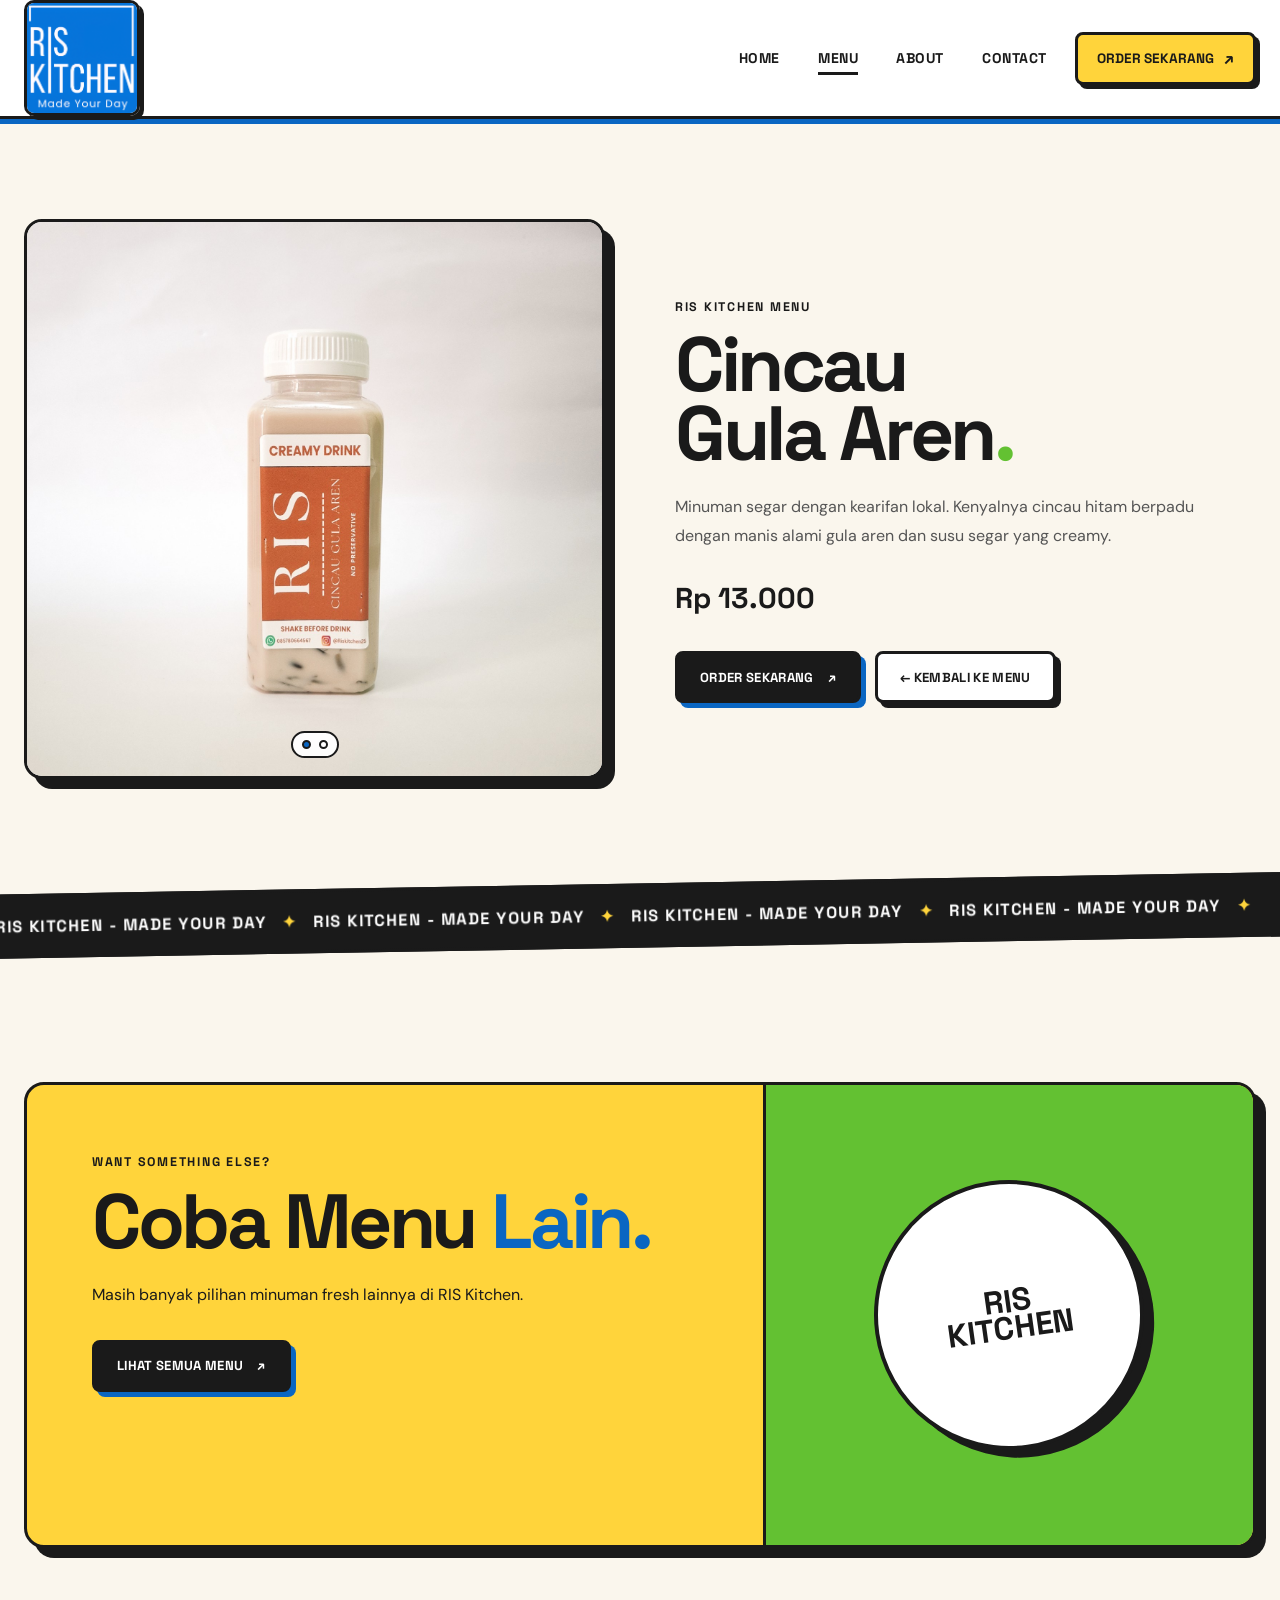
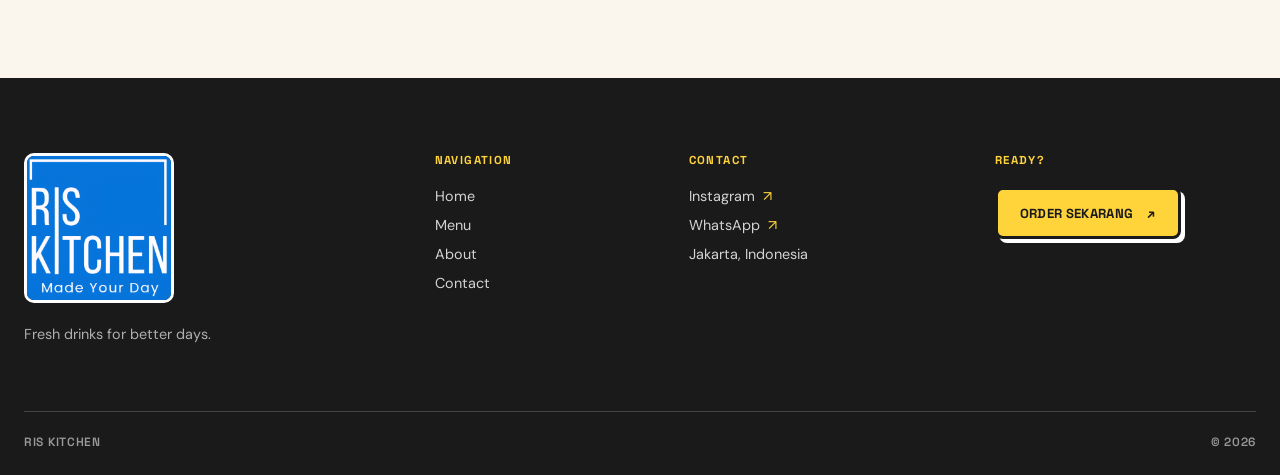
==== commit 7e925655: "upgrade2" ====
--- a/cincau-gula-aren.html
+++ b/cincau-gula-aren.html
@@ -1,164 +1,134 @@
 <!DOCTYPE html>
+
 <html lang="id">
 <head>
-    <meta charset="UTF-8">
-    <meta name="viewport" content="width=device-width, initial-scale=1.0">
-
-    <title>Cincau Gula Aren — RIS Kitchen</title>
-    <meta name="description" content="Cincau Gula Aren RIS Kitchen — minuman fresh untuk menemani hari kamu.">
-
-    <link rel="preconnect" href="https://fonts.googleapis.com">
-    <link rel="preconnect" href="https://fonts.gstatic.com" crossorigin>
-    <link href="https://fonts.googleapis.com/css2?family=DM+Sans:wght@400;500;600;700&family=Space+Grotesk:wght@400;500;600;700&family=Syne:wght@600;700;800&display=swap" rel="stylesheet">
-    <link rel="stylesheet" href="style.css">
+<meta charset="utf-8"/>
+<meta content="width=device-width, initial-scale=1.0" name="viewport"/>
+<title>Cincau Gula Aren — RIS Kitchen</title>
+<meta content="Cincau Gula Aren RIS Kitchen — minuman fresh untuk menemani hari kamu." name="description"/>
+<link href="https://fonts.googleapis.com" rel="preconnect"/>
+<link crossorigin="" href="https://fonts.gstatic.com" rel="preconnect"/>
+<link href="https://fonts.googleapis.com/css2?family=DM+Sans:wght@400;500;600;700&amp;family=Space+Grotesk:wght@400;500;600;700&amp;family=Syne:wght@600;700;800&amp;display=swap" rel="stylesheet"/>
+<link href="style.css" rel="stylesheet"/>
 </head>
-
-<body class="detail-page">
-
+<body class="detail-page" data-product-id="cincau-gula-aren">
 <header class="navbar">
-    <div class="container nav-container">
-        <a href="index.html" class="logo-link">
-            <img src="assets/Ris Kitchen_ Logo.webp" alt="RIS Kitchen" class="nav-logo">
-        </a>
-
-        <nav class="nav-menu">
-            <a href="index.html#home" class="nav-link">Home</a>
-            <a href="index.html#menu" class="nav-link active">Menu</a>
-            <a href="index.html#about" class="nav-link">About</a>
-            <a href="index.html#contact" class="nav-link">Contact</a>
-        </nav>
-
-        <a href="https://wa.me/6285711544265?text=Halo%20RIS%20Kitchen%2C%20saya%20ingin%20order%20Cincau%20Gula%20Aren."
-           target="_blank" rel="noopener noreferrer" class="nav-order">
+<div class="container nav-container">
+<a class="logo-link" href="index.html">
+<img alt="RIS Kitchen" class="nav-logo" src="assets/Ris Kitchen_ Logo.webp"/>
+</a>
+<nav class="nav-menu">
+<a class="nav-link" href="index.html#home">Home</a>
+<a class="nav-link active" href="index.html#menu">Menu</a>
+<a class="nav-link" href="index.html#about">About</a>
+<a class="nav-link" href="index.html#contact">Contact</a>
+</nav>
+<a class="nav-order" data-order="" href="#order-modal">
             Order Sekarang <span class="arrow">↗</span>
-        </a>
-
-        <button class="mobile-menu-button" id="mobileMenuButton" type="button" aria-label="Buka menu">
-            <span></span><span></span><span></span>
-        </button>
-    </div>
-
-    <div class="mobile-menu" id="mobileMenu">
-        <a href="index.html#home">Home</a>
-        <a href="index.html#menu">Menu</a>
-        <a href="index.html#about">About</a>
-        <a href="index.html#contact">Contact</a>
-        <a href="https://wa.me/6285711544265?text=Halo%20RIS%20Kitchen%2C%20saya%20ingin%20order%20Cincau%20Gula%20Aren."
-           target="_blank" rel="noopener noreferrer">Order Sekarang ↗</a>
-    </div>
+</a>
+<button aria-label="Buka menu" class="mobile-menu-button" id="mobileMenuButton" type="button">
+<span></span><span></span><span></span>
+</button>
+</div>
+<div class="mobile-menu" id="mobileMenu">
+<a href="index.html#home">Home</a>
+<a href="index.html#menu">Menu</a>
+<a href="index.html#about">About</a>
+<a href="index.html#contact">Contact</a>
+<a data-order="" href="#order-modal">Order Sekarang ↗</a>
+</div>
 </header>
-
 <main>
-    <section class="product-detail-section">
-        <div class="container">
-            <div class="product-detail-grid">
-
-                <div class="product-detail-image product-carousel" data-product-carousel aria-label="Galeri Cincau Gula Aren">
-                    <div class="product-carousel-track">
-                        <div class="product-carousel-slide is-active">
-                            <img src="assets/Cincau Gula Aren.webp" alt="Cincau Gula Aren RIS Kitchen">
-                        </div>
-                        <div class="product-carousel-slide">
-                            <img src="assets/Cincau Gula Aren2.webp" alt="Cincau Gula Aren RIS Kitchen tampilan kedua">
-                        </div>
-                    </div>
-
-                    <button class="carousel-arrow carousel-arrow-prev" type="button"
-                            data-carousel-prev aria-label="Foto sebelumnya">←</button>
-                    <button class="carousel-arrow carousel-arrow-next" type="button"
-                            data-carousel-next aria-label="Foto berikutnya">→</button>
-                    <div class="carousel-dots" data-carousel-dots></div>
-                </div>
-
-                <div class="product-detail-content">
-                    <span class="section-eyebrow">RIS KITCHEN MENU</span>
-
-                    <h1>Cincau Gula Aren<span style="color: var(--green);">.</span></h1>
-
-                    <p>Minuman segar dengan kearifan lokal. Kenyalnya cincau hitam berpadu dengan manis alami gula aren dan susu segar yang creamy.</p>
-
-                    <div class="product-detail-price">Rp 13.000</div>
-
-                    <div class="product-detail-actions">
-                        <a href="https://wa.me/6285711544265?text=Halo%20RIS%20Kitchen%2C%20saya%20ingin%20order%20Cincau%20Gula%20Aren%20seharga%20Rp%2013.000."
-                           target="_blank" rel="noopener noreferrer" class="primary-button">
+<section class="product-detail-section">
+<div class="container">
+<div class="product-detail-grid">
+<div aria-label="Galeri Cincau Gula Aren" class="product-detail-image product-carousel" data-product-carousel="">
+<div class="product-carousel-track">
+<div class="product-carousel-slide is-active">
+<img alt="Cincau Gula Aren RIS Kitchen — foto 1" loading="eager" src="assets/Cincau 1.jpg"/>
+</div>
+<div class="product-carousel-slide">
+<img alt="Cincau Gula Aren RIS Kitchen — foto 2" loading="lazy" src="assets/Cincau 2.jpg"/>
+</div>
+</div>
+<button aria-label="Foto sebelumnya" class="carousel-arrow carousel-arrow-prev" data-carousel-prev="" type="button">←</button>
+<button aria-label="Foto berikutnya" class="carousel-arrow carousel-arrow-next" data-carousel-next="" type="button">→</button>
+<div class="carousel-dots" data-carousel-dots=""></div>
+</div>
+<div class="product-detail-content">
+<span class="section-eyebrow">RIS KITCHEN MENU</span>
+<h1>Cincau Gula Aren<span style="color: var(--green);">.</span></h1>
+<p>Minuman segar dengan kearifan lokal. Kenyalnya cincau hitam berpadu dengan manis alami gula aren dan susu segar yang creamy.</p>
+<div class="product-detail-price">Rp 13.000</div>
+<div class="product-detail-actions">
+<a class="primary-button" data-order="" href="#order-modal">
                             Order Sekarang <span>↗</span>
-                        </a>
-                        <a href="index.html#menu" class="secondary-button">← Kembali ke Menu</a>
-                    </div>
-                </div>
-
-            </div>
-        </div>
-    </section>
-
-    <section class="marquee-section">
-        <div class="marquee-track">
-            <span>RIS Kitchen — Made Your Day</span><span class="marquee-star">✦</span>
-            <span>RIS Kitchen — Made Your Day</span><span class="marquee-star">✦</span>
-            <span>RIS Kitchen — Made Your Day</span><span class="marquee-star">✦</span>
-            <span>RIS Kitchen — Made Your Day</span><span class="marquee-star">✦</span>
-        </div>
-    </section>
-
-    <section class="contact-section">
-        <div class="container">
-            <div class="contact-card">
-                <div class="contact-main">
-                    <span class="section-eyebrow">WANT SOMETHING ELSE?</span>
-                    <h2>Coba Menu <span>Lain.</span></h2>
-                    <p>Masih banyak pilihan minuman fresh lainnya di RIS Kitchen.</p>
-                    <a href="index.html#menu" class="contact-button">Lihat Semua Menu <span>↗</span></a>
-                </div>
-                <div class="contact-decoration">
-                    <div class="contact-circle">RIS<br>KITCHEN</div>
-                </div>
-            </div>
-        </div>
-    </section>
+</a>
+<a class="secondary-button" href="index.html#menu">← Kembali ke Menu</a>
+</div>
+</div>
+</div>
+</div>
+</section>
+<section class="marquee-section">
+<div class="marquee-track">
+<span>RIS Kitchen - Made Your Day</span><span class="marquee-star">✦</span>
+<span>RIS Kitchen - Made Your Day</span><span class="marquee-star">✦</span>
+<span>RIS Kitchen - Made Your Day</span><span class="marquee-star">✦</span>
+<span>RIS Kitchen - Made Your Day</span><span class="marquee-star">✦</span>
+</div>
+</section>
+<section class="contact-section">
+<div class="container">
+<div class="contact-card">
+<div class="contact-main">
+<span class="section-eyebrow">WANT SOMETHING ELSE?</span>
+<h2>Coba Menu <span>Lain.</span></h2>
+<p>Masih banyak pilihan minuman fresh lainnya di RIS Kitchen.</p>
+<a class="contact-button" href="index.html#menu">Lihat Semua Menu <span>↗</span></a>
+</div>
+<div class="contact-decoration">
+<div class="contact-circle">RIS<br/>KITCHEN</div>
+</div>
+</div>
+</div>
+</section>
 </main>
-
 <footer class="footer">
-    <div class="container">
-        <div class="footer-main">
-            <div class="footer-brand">
-                <a href="index.html">
-                    <img src="assets/Ris Kitchen_ Logo.webp" alt="RIS Kitchen" class="footer-logo">
-                </a>
-                <p>Fresh drinks for better days.</p>
-            </div>
-
-            <div class="footer-links">
-                <span class="footer-title">Navigation</span>
-                <a href="index.html#home">Home</a>
-                <a href="index.html#menu">Menu</a>
-                <a href="index.html#about">About</a>
-                <a href="index.html#contact">Contact</a>
-            </div>
-
-            <div class="footer-contact">
-                <span class="footer-title">Contact</span>
-                <a href="https://instagram.com/riskitchen99" target="_blank" rel="noopener noreferrer">Instagram <span>↗</span></a>
-                <a href="https://wa.me/6285711544265" target="_blank" rel="noopener noreferrer">WhatsApp <span>↗</span></a>
-                <span>Jakarta, Indonesia</span>
-            </div>
-
-            <div class="footer-order">
-                <span class="footer-title">Ready?</span>
-                <a href="https://wa.me/6285711544265?text=Halo%20RIS%20Kitchen%2C%20saya%20ingin%20order%20Cincau%20Gula%20Aren."
-                   target="_blank" rel="noopener noreferrer" class="footer-order-button">
+<div class="container">
+<div class="footer-main">
+<div class="footer-brand">
+<a href="index.html">
+<img alt="RIS Kitchen" class="footer-logo" src="assets/Ris Kitchen_ Logo.webp"/>
+</a>
+<p>Fresh drinks for better days.</p>
+</div>
+<div class="footer-links">
+<span class="footer-title">Navigation</span>
+<a href="index.html#home">Home</a>
+<a href="index.html#menu">Menu</a>
+<a href="index.html#about">About</a>
+<a href="index.html#contact">Contact</a>
+</div>
+<div class="footer-contact">
+<span class="footer-title">Contact</span>
+<a href="https://instagram.com/riskitchen99" rel="noopener noreferrer" target="_blank">Instagram <span>↗</span></a>
+<a data-whatsapp-general="" href="#whatsapp-general">WhatsApp <span>↗</span></a>
+<span>Jakarta, Indonesia</span>
+</div>
+<div class="footer-order">
+<span class="footer-title">Ready?</span>
+<a class="footer-order-button" data-order="" href="#order-modal">
                     Order Sekarang <span>↗</span>
-                </a>
-            </div>
-        </div>
-
-        <div class="footer-bottom">
-            <span>RIS Kitchen</span>
-            <span>© <span data-current-year>2026</span></span>
-        </div>
-    </div>
+</a>
+</div>
+</div>
+<div class="footer-bottom">
+<span>RIS Kitchen</span>
+<span>© <span data-current-year="">2026</span></span>
+</div>
+</div>
 </footer>
-
 <script src="script.js"></script>
 </body>
 </html>
--- a/style.css
+++ b/style.css
@@ -2519,26 +2519,6 @@
 }
 
 
-/* IMAGE ERROR STATE */
-
-.image-error {
-    display: flex !important;
-    align-items: center;
-    justify-content: center;
-
-    background: var(--cream-dark);
-}
-
-.image-error::after {
-    content: "Image unavailable";
-
-    font-family: var(--font-nav);
-    font-size: 0.75rem;
-    font-weight: 700;
-    text-transform: uppercase;
-}
-
-
 /* =========================================================
    20. CAROUSEL RESPONSIVE
 ========================================================= */
@@ -2694,3 +2674,661 @@
     min-width: max-content;
     gap: 0;
 }
+
+
+/* =========================================================
+   21. MINIMAL POLISH + ORDER MODAL
+   Mempertahankan visual Neo-Brutalist yang sudah ada.
+========================================================= */
+
+.nav-logo {
+    width: 128px;
+}
+
+.featured-actions {
+    display: flex;
+    flex-wrap: wrap;
+    gap: 12px;
+    align-items: center;
+}
+
+.featured-order-button {
+    background: var(--yellow);
+    color: var(--black);
+    box-shadow: 5px 5px 0 var(--black);
+}
+
+.featured-order-button:hover {
+    box-shadow: 2px 2px 0 var(--black);
+}
+
+body.modal-open {
+    overflow: hidden;
+}
+
+.order-modal {
+    position: fixed;
+    inset: 0;
+    z-index: 3000;
+    display: grid;
+    place-items: center;
+    padding: 20px;
+}
+
+.order-modal[hidden] {
+    display: none;
+}
+
+.order-modal-overlay {
+    position: absolute;
+    inset: 0;
+    background: rgba(26, 26, 26, 0.68);
+    opacity: 0;
+    transition: opacity 0.18s ease;
+}
+
+.order-modal-dialog {
+    position: relative;
+    z-index: 1;
+    width: min(100%, 480px);
+    padding: 38px;
+    border: var(--border);
+    border-radius: 18px;
+    background: var(--cream);
+    box-shadow: 10px 10px 0 var(--black);
+    opacity: 0;
+    transform: translateY(12px) scale(0.98);
+    transition:
+        opacity 0.18s ease,
+        transform 0.18s ease;
+}
+
+.order-modal.is-open .order-modal-overlay {
+    opacity: 1;
+}
+
+.order-modal.is-open .order-modal-dialog {
+    opacity: 1;
+    transform: translateY(0) scale(1);
+}
+
+.order-modal-dialog h2 {
+    max-width: 360px;
+    font-family: var(--font-display);
+    font-size: clamp(2.8rem, 7vw, 4.5rem);
+    line-height: 0.9;
+    letter-spacing: -0.055em;
+}
+
+.order-modal-dialog p {
+    margin-top: 14px;
+    color: #555;
+}
+
+.order-modal-close {
+    position: absolute;
+    top: 16px;
+    right: 16px;
+    width: 42px;
+    height: 42px;
+    display: grid;
+    place-items: center;
+    border: 3px solid var(--black);
+    border-radius: 7px;
+    background: var(--white);
+    font-size: 1.45rem;
+    line-height: 1;
+    cursor: pointer;
+    box-shadow: 3px 3px 0 var(--black);
+}
+
+.order-modal-close:hover,
+.order-modal-close:focus-visible {
+    background: var(--yellow);
+}
+
+.order-modal-options {
+    display: grid;
+    gap: 13px;
+    margin-top: 28px;
+}
+
+.order-area-button,
+.order-modal-cancel {
+    min-height: 54px;
+    padding: 13px 16px;
+    border: 3px solid var(--black);
+    border-radius: 8px;
+    font-family: var(--font-nav);
+    font-weight: 800;
+    text-transform: uppercase;
+    letter-spacing: 0.025em;
+    cursor: pointer;
+}
+
+.order-area-button {
+    display: flex;
+    align-items: center;
+    justify-content: space-between;
+    background: var(--yellow);
+    box-shadow: 4px 4px 0 var(--black);
+    transition:
+        transform 0.15s ease,
+        box-shadow 0.15s ease;
+}
+
+.order-area-button:hover,
+.order-area-button:focus-visible {
+    transform: translate(2px, 2px);
+    box-shadow: 2px 2px 0 var(--black);
+}
+
+.order-area-button:nth-child(2) {
+    background: var(--green);
+}
+
+.order-modal-cancel {
+    width: 100%;
+    margin-top: 16px;
+    background: var(--white);
+}
+
+.order-modal-cancel:hover,
+.order-modal-cancel:focus-visible {
+    background: var(--black);
+    color: var(--white);
+}
+
+.order-modal button:focus-visible,
+.order-modal a:focus-visible {
+    outline: 3px solid var(--brand-blue);
+    outline-offset: 3px;
+}
+
+/* Detail pages use the same product image presentation as the homepage. */
+.product-detail-image {
+    min-height: 560px;
+}
+
+.product-carousel,
+.product-carousel-track {
+    min-height: 560px;
+    height: 560px;
+}
+
+/* Keep the product cards compact without changing their visual language. */
+.product-card {
+    min-height: 455px;
+}
+
+.product-card-image {
+    height: 280px;
+}
+
+/* =========================================================
+   22. RESPONSIVE POLISH
+========================================================= */
+
+@media (max-width: 760px) {
+    .nav-logo {
+        width: 110px;
+    }
+
+    .hero-section {
+        padding-top: 52px;
+        padding-bottom: 62px;
+    }
+
+    .hero-grid {
+        gap: 34px;
+    }
+
+    .hero-visual {
+        min-height: 390px;
+    }
+
+    .featured-section {
+        padding: 72px 0 66px;
+    }
+
+    .featured-image {
+        min-height: 310px;
+        height: 310px;
+    }
+
+    .featured-content {
+        padding: 28px 24px 30px;
+    }
+
+    .featured-content h3 {
+        font-size: clamp(2.7rem, 12vw, 3.6rem);
+    }
+
+    .featured-actions {
+        width: 100%;
+    }
+
+    .featured-actions .black-button {
+        flex: 1 1 auto;
+    }
+
+    .menu-section {
+        padding: 66px 0 76px;
+    }
+
+    .menu-grid {
+        grid-template-columns: repeat(2, minmax(0, 1fr));
+        gap: 14px;
+    }
+
+    .product-card {
+        min-height: 0;
+        box-shadow: 5px 5px 0 var(--black);
+    }
+
+    .product-card-image {
+        height: 205px;
+    }
+
+    .product-card-content {
+        padding: 17px 14px 16px;
+    }
+
+    .product-card-content h3 {
+        font-size: 1.25rem;
+    }
+
+    .product-card-content p {
+        font-size: 0.76rem;
+        line-height: 1.4;
+    }
+
+    .product-card-footer {
+        align-items: stretch;
+        flex-direction: column;
+        gap: 10px;
+        padding-top: 17px;
+    }
+
+    .product-view-button {
+        width: 100%;
+        min-height: 42px;
+    }
+
+    .product-price {
+        font-size: 0.9rem;
+    }
+
+    .product-carousel,
+    .product-carousel-track,
+    .product-detail-image {
+        min-height: 390px;
+        height: 390px;
+    }
+
+    .product-detail-section {
+        padding: 58px 0;
+    }
+
+    .product-detail-grid {
+        gap: 36px;
+    }
+
+    .order-modal {
+        padding: 14px;
+    }
+
+    .order-modal-dialog {
+        padding: 34px 20px 22px;
+        box-shadow: 7px 7px 0 var(--black);
+    }
+}
+
+@media (max-width: 430px) {
+    .container {
+        width: min(100% - 22px, var(--container));
+    }
+
+    .nav-logo {
+        width: 104px;
+    }
+
+    .hero-content h1 {
+        font-size: clamp(3rem, 16vw, 4.25rem);
+    }
+
+    .hero-visual {
+        min-height: 340px;
+    }
+
+    .hero-carousel {
+        inset: 12px 0 0;
+    }
+
+    .product-card-image {
+        height: 180px;
+    }
+
+    .product-card-content {
+        padding: 14px 12px;
+    }
+
+    .product-card-content h3 {
+        font-size: 1.08rem;
+    }
+
+    .product-card-content p {
+        font-size: 0.7rem;
+    }
+
+    .product-view-button {
+        padding: 9px 8px;
+        font-size: 0.64rem;
+    }
+
+    .product-carousel,
+    .product-carousel-track,
+    .product-detail-image {
+        min-height: 340px;
+        height: 340px;
+    }
+
+    .order-modal-dialog h2 {
+        font-size: 2.8rem;
+    }
+}
+
+
+/* =========================================================
+   23. FINAL MICRO-POLISH
+   Small visual adjustments requested after review.
+========================================================= */
+
+/* Header logo: slightly smaller while keeping the original treatment. */
+.nav-logo {
+    width: 116px;
+}
+
+/* About Us: square image presentation, shorter and more balanced. */
+.about-image-wrapper {
+    width: min(100%, 520px);
+    min-height: 0;
+    aspect-ratio: 1 / 1;
+    margin-inline: auto;
+}
+
+.about-image {
+    width: 100%;
+    height: 100%;
+    aspect-ratio: 1 / 1;
+    object-fit: cover;
+    object-position: center;
+    border-radius: 16px;
+}
+
+.about-content > p {
+    max-width: 560px;
+    margin-top: 22px;
+    line-height: 1.7;
+}
+
+@media (max-width: 760px) {
+    .nav-logo {
+        width: 102px;
+    }
+
+    .about-grid {
+        gap: 48px;
+    }
+
+    .about-image-wrapper {
+        width: min(100%, 430px);
+        min-height: 0;
+        aspect-ratio: 1 / 1;
+    }
+
+    .about-image {
+        height: 100%;
+    }
+}
+
+@media (max-width: 430px) {
+    .nav-logo {
+        width: 96px;
+    }
+
+    .about-image-wrapper {
+        width: min(100%, 360px);
+    }
+}
+
+
+/* =========================================================
+   24. ABOUT + FEATURED REFINEMENT
+   Polishing only — keeps the existing Neo-Brutalist language.
+========================================================= */
+
+/* Best Seller price: currency and value sit side-by-side for clearer hierarchy. */
+.featured-price {
+    display: inline-flex;
+    align-items: baseline;
+    gap: 8px;
+    white-space: nowrap;
+    line-height: 1;
+}
+
+.featured-price-currency {
+    font-family: var(--font-nav);
+    font-size: 0.88rem;
+    font-weight: 800;
+    letter-spacing: 0.04em;
+}
+
+.featured-price strong {
+    font-family: var(--font-display);
+    font-size: clamp(2rem, 3.2vw, 2.65rem);
+    font-weight: 800;
+    letter-spacing: -0.055em;
+}
+
+/* About: more editorial composition without replacing the existing section. */
+.about-section {
+    padding: 125px 0 135px;
+    background:
+        linear-gradient(135deg, rgba(255,255,255,0.42), transparent 42%),
+        var(--cream);
+}
+
+.about-grid {
+    grid-template-columns: minmax(300px, 0.88fr) minmax(0, 1.12fr);
+    gap: clamp(55px, 7vw, 100px);
+}
+
+.about-image-wrapper {
+    width: min(100%, 500px);
+    aspect-ratio: 1 / 1;
+    min-height: 0;
+    margin-inline: auto;
+}
+
+.about-image-wrapper::before {
+    content: "";
+    position: absolute;
+    inset: 18px -18px -18px 18px;
+    border: 3px solid var(--black);
+    background: var(--yellow);
+    z-index: 0;
+    transform: rotate(3deg);
+}
+
+.about-image {
+    position: relative;
+    z-index: 1;
+    display: block;
+    width: 100%;
+    height: 100%;
+    aspect-ratio: 1 / 1;
+    object-fit: cover;
+    object-position: center;
+    border: var(--border);
+    border-radius: 14px;
+    box-shadow: 10px 10px 0 var(--brand-blue);
+    transform: rotate(-1.5deg);
+}
+
+.about-badge {
+    z-index: 3;
+    right: -24px;
+    bottom: 24px;
+    width: 126px;
+    height: 126px;
+    box-shadow: 5px 5px 0 var(--black);
+}
+
+.about-kicker-row {
+    display: flex;
+    align-items: center;
+    gap: 14px;
+    margin-bottom: 20px;
+}
+
+.about-kicker-line {
+    width: 54px;
+    height: 3px;
+    background: var(--black);
+}
+
+.about-kicker-note {
+    font-family: var(--font-nav);
+    font-size: 0.65rem;
+    font-weight: 800;
+    letter-spacing: 0.12em;
+}
+
+.about-content h2 {
+    max-width: 720px;
+    font-size: clamp(3.25rem, 5.4vw, 5.8rem);
+}
+
+.about-content > p {
+    max-width: 600px;
+    margin-top: 22px;
+    line-height: 1.72;
+}
+
+.about-points {
+    margin-top: 38px;
+    border-top: 3px solid var(--black);
+}
+
+.about-point {
+    min-height: 88px;
+    padding: 16px 18px 14px 0;
+    border-right: 2px solid #AAA;
+}
+
+.about-point:not(:first-child) {
+    padding-left: 18px;
+}
+
+.about-point span {
+    display: block;
+    margin-bottom: 8px;
+    font-family: var(--font-display);
+    font-size: 0.76rem;
+    font-weight: 800;
+}
+
+.about-point strong {
+    font-size: 0.82rem;
+}
+
+.about-signature {
+    display: flex;
+    align-items: center;
+    justify-content: space-between;
+    gap: 20px;
+    margin-top: 25px;
+    padding-top: 16px;
+    border-top: 2px dashed #999;
+    font-family: var(--font-nav);
+    font-size: 0.66rem;
+    font-weight: 800;
+    letter-spacing: 0.08em;
+}
+
+.about-signature span:last-child {
+    color: #666;
+    text-align: right;
+}
+
+@media (max-width: 760px) {
+    .about-section {
+        padding: 82px 0 92px;
+    }
+
+    .about-grid {
+        gap: 52px;
+    }
+
+    .about-image-wrapper {
+        width: min(100%, 410px);
+    }
+
+    .about-image-wrapper::before {
+        inset: 12px -12px -12px 12px;
+    }
+
+    .about-badge {
+        right: -10px;
+        bottom: 16px;
+        width: 108px;
+        height: 108px;
+    }
+
+    .about-kicker-row {
+        gap: 10px;
+        margin-bottom: 16px;
+    }
+
+    .about-kicker-line {
+        width: 34px;
+    }
+
+    .about-kicker-note {
+        font-size: 0.58rem;
+    }
+
+    .about-content h2 {
+        font-size: clamp(2.7rem, 11vw, 4.2rem);
+    }
+
+    .about-points {
+        grid-template-columns: 1fr;
+    }
+
+    .about-point,
+    .about-point:not(:first-child) {
+        padding: 14px 0;
+        border-right: 0;
+        border-bottom: 2px solid #AAA;
+    }
+
+    .about-point:last-child {
+        border-bottom: 0;
+    }
+
+    .about-signature {
+        align-items: flex-start;
+        flex-direction: column;
+        gap: 7px;
+    }
+
+    .about-signature span:last-child {
+        text-align: left;
+    }
+
+    .featured-price strong {
+        font-size: 2rem;
+    }
+}
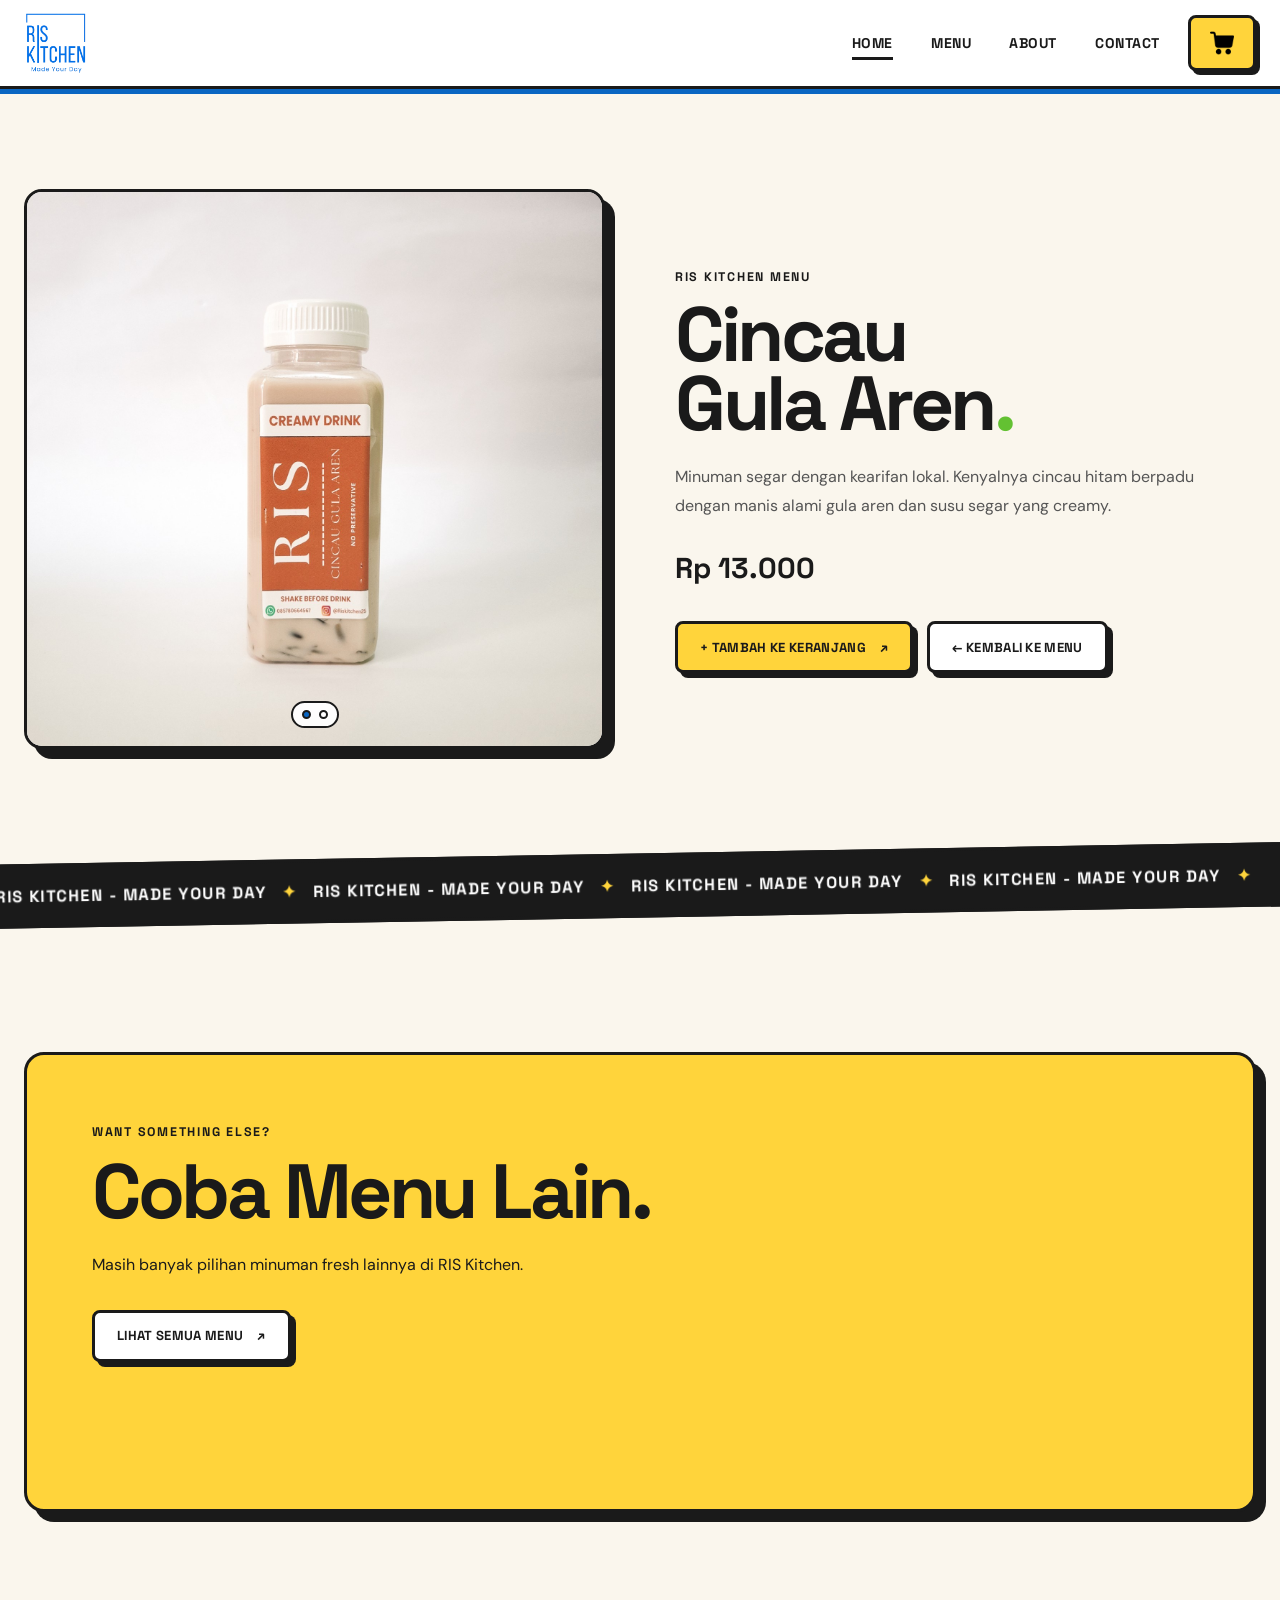
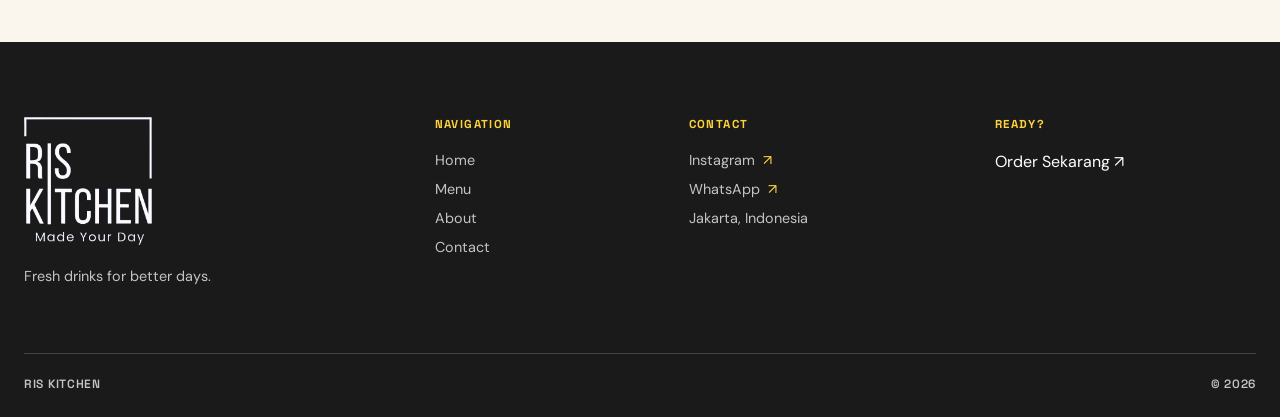
==== commit 63ed8496: "update: unified header, footer, and simplify components" ====
--- a/cincau-gula-aren.html
+++ b/cincau-gula-aren.html
@@ -12,31 +12,37 @@
 <link href="style.css" rel="stylesheet"/>
 </head>
 <body class="detail-page" data-product-id="cincau-gula-aren">
-<header class="navbar">
-<div class="container nav-container">
-<a class="logo-link" href="index.html">
-<img alt="RIS Kitchen" class="nav-logo" src="assets/Ris Kitchen_ Logo.webp"/>
-</a>
-<nav class="nav-menu">
-<a class="nav-link" href="index.html#home">Home</a>
-<a class="nav-link active" href="index.html#menu">Menu</a>
-<a class="nav-link" href="index.html#about">About</a>
-<a class="nav-link" href="index.html#contact">Contact</a>
-</nav>
-<a class="nav-order" data-order="" href="#order-modal">
-            Order Sekarang <span class="arrow">↗</span>
-</a>
-<button aria-label="Buka menu" class="mobile-menu-button" id="mobileMenuButton" type="button">
-<span></span><span></span><span></span>
-</button>
-</div>
-<div class="mobile-menu" id="mobileMenu">
-<a href="index.html#home">Home</a>
-<a href="index.html#menu">Menu</a>
-<a href="index.html#about">About</a>
-<a href="index.html#contact">Contact</a>
-<a data-order="" href="#order-modal">Order Sekarang ↗</a>
-</div>
+<header class="navbar" id="navbar">
+    <div class="container nav-container">
+        <a class="logo-link" href="index.html">
+            <img alt="RIS Kitchen" class="nav-logo" src="assets/logo_blue.webp"/>
+        </a>
+        
+        <nav class="nav-menu">
+            <a class="nav-link active" href="#home">Home</a>
+            <a class="nav-link" href="#menu">Menu</a>
+            <a class="nav-link" href="#about">About</a>
+            <a class="nav-link" href="#contact">Contact</a>
+        </nav>
+
+        <div class="nav-actions-mobile">
+            <a class="nav-order" data-order="" href="#order-modal" rel="noopener noreferrer" target="_blank">
+                <img class="cart-icon" alt="cart" src="assets/cart.png">
+            </a>
+            <button aria-label="Buka menu" class="mobile-menu-button" id="mobileMenuButton" type="button">
+                <span></span>
+                <span></span>
+                <span></span>
+            </button>
+        </div>
+    </div>
+
+    <div class="mobile-menu" id="mobileMenu">
+        <a href="#home">Home</a>
+        <a href="#menu">Menu</a>
+        <a href="#about">About</a>
+        <a href="#contact">Contact</a>
+    </div>
 </header>
 <main>
 <section class="product-detail-section">
@@ -61,10 +67,10 @@
 <p>Minuman segar dengan kearifan lokal. Kenyalnya cincau hitam berpadu dengan manis alami gula aren dan susu segar yang creamy.</p>
 <div class="product-detail-price">Rp 13.000</div>
 <div class="product-detail-actions">
-<a class="primary-button" data-order="" href="#order-modal">
+<a class="primary-button" data-order="" href="#order-modal" style="background-color: #FFD43B;">
                             Order Sekarang <span>↗</span>
 </a>
-<a class="secondary-button" href="index.html#menu">← Kembali ke Menu</a>
+<a class="secondary-button" href="index.html#menu" style="background-color: white;">← Kembali ke Menu</a>
 </div>
 </div>
 </div>
@@ -83,13 +89,9 @@
 <div class="contact-card">
 <div class="contact-main">
 <span class="section-eyebrow">WANT SOMETHING ELSE?</span>
-<h2>Coba Menu <span>Lain.</span></h2>
+<h2>Coba Menu Lain.</h2>
 <p>Masih banyak pilihan minuman fresh lainnya di RIS Kitchen.</p>
 <a class="contact-button" href="index.html#menu">Lihat Semua Menu <span>↗</span></a>
-</div>
-<div class="contact-decoration">
-<div class="contact-circle">RIS<br/>KITCHEN</div>
-</div>
 </div>
 </div>
 </section>
@@ -98,34 +100,55 @@
 <div class="container">
 <div class="footer-main">
 <div class="footer-brand">
-<a href="index.html">
-<img alt="RIS Kitchen" class="footer-logo" src="assets/Ris Kitchen_ Logo.webp"/>
+<a href="#home">
+<img alt="RIS Kitchen" class="footer-logo" src="assets/logo_white.webp"/>
 </a>
-<p>Fresh drinks for better days.</p>
+<p>
+                        Fresh drinks for better days.
+                    </p>
 </div>
 <div class="footer-links">
-<span class="footer-title">Navigation</span>
-<a href="index.html#home">Home</a>
-<a href="index.html#menu">Menu</a>
-<a href="index.html#about">About</a>
-<a href="index.html#contact">Contact</a>
+<span class="footer-title">
+                        Navigation
+                    </span>
+<a href="#home">Home</a>
+<a href="#menu">Menu</a>
+<a href="#about">About</a>
+<a href="#contact">Contact</a>
 </div>
 <div class="footer-contact">
-<span class="footer-title">Contact</span>
-<a href="https://instagram.com/riskitchen99" rel="noopener noreferrer" target="_blank">Instagram <span>↗</span></a>
-<a data-whatsapp-general="" href="#whatsapp-general">WhatsApp <span>↗</span></a>
-<span>Jakarta, Indonesia</span>
+<span class="footer-title">
+                        Contact
+                    </span>
+<a href="https://instagram.com/riskitchenid" rel="noopener noreferrer" target="_blank">
+                        Instagram
+                        <span>↗</span>
+</a>
+<a data-whatsapp-general="" href="#whatsapp-general" rel="noopener noreferrer" target="_blank">
+                        WhatsApp
+                        <span>↗</span>
+</a>
+<span>
+                        Jakarta, Indonesia
+                    </span>
 </div>
 <div class="footer-order">
-<span class="footer-title">Ready?</span>
-<a class="footer-order-button" data-order="" href="#order-modal">
-                    Order Sekarang <span>↗</span>
+<span class="footer-title">
+                        Ready?
+                    </span>
+<a data-open-area-modal="" style="cursor: pointer; ">
+                        Order Sekarang
+                        <span>↗</span>
 </a>
 </div>
 </div>
 <div class="footer-bottom">
-<span>RIS Kitchen</span>
-<span>© <span data-current-year="">2026</span></span>
+<span>
+                    RIS Kitchen
+                </span>
+<span>
+                    © 2026
+                </span>
 </div>
 </div>
 </footer>
--- a/style.css
+++ b/style.css
@@ -20,8 +20,16 @@
     --yellow: #FFD43B;
     --green: #63C132;
     --orange: #F28C28;
+    --red: #E5484D;
 
     --white: #FFFFFF;
+
+    --gray-700: #555555;
+    --gray-500: #8C8C8C;
+    --gray-300: #CCCCCC;
+    --gray-200: #B3B3B3;
+    --gray-on-dark: #C4C4C4;
+    --border-on-dark: #444444;
 
     --border: 3px solid var(--black);
     --shadow: 7px 7px 0 var(--black);
@@ -127,7 +135,7 @@
     font-size: 1rem;
     line-height: 1.7;
 
-    color: #555;
+    color: var(--gray-700);
 }
 
 
@@ -163,22 +171,8 @@
 }
 
 .nav-logo {
-    width: 145px;
+    width: 64px;
     height: auto;
-
-    border: 3px solid var(--black);
-    border-radius: 10px;
-
-    box-shadow: 4px 4px 0 var(--black);
-
-    transition:
-        transform 0.2s ease,
-        box-shadow 0.2s ease;
-}
-
-.logo-link:hover .nav-logo {
-    transform: translate(2px, 2px);
-    box-shadow: 2px 2px 0 var(--black);
 }
 
 .nav-menu {
@@ -256,6 +250,11 @@
     font-size: 1rem;
 }
 
+.cart-icon {
+    width: 24px;
+    height: auto;
+}
+
 
 /* =========================================================
    MOBILE NAV
@@ -378,7 +377,7 @@
     font-size: 1.08rem;
     line-height: 1.75;
 
-    color: #4D4D4D;
+    color: var(--gray-700);
 }
 
 .hero-actions {
@@ -420,19 +419,19 @@
 }
 
 .primary-button {
-    background: var(--black);
-    color: var(--white);
-
-    box-shadow: 5px 5px 0 var(--brand-blue);
+    background: var(--white);
+    color: var(--black);
+
+    box-shadow: 5px 5px 0 var(--black);
 }
 
 .primary-button:hover {
     transform: translate(3px, 3px);
-    box-shadow: 2px 2px 0 var(--brand-blue);
+    box-shadow: 2px 2px 0 var(--black);
 }
 
 .secondary-button {
-    background: var(--white);
+    background: var(--yellow);
     box-shadow: 5px 5px 0 var(--black);
 }
 
@@ -457,7 +456,7 @@
     padding-right: 28px;
     margin-right: 28px;
 
-    border-right: 2px solid #AAA;
+    border-right: 2px solid var(--gray-200);
 }
 
 .hero-info > div:last-child {
@@ -474,7 +473,7 @@
     margin-top: 5px;
 
     font-size: 0.76rem;
-    color: #666;
+    color: var(--gray-700);
 
     text-transform: uppercase;
     letter-spacing: 0.08em;
@@ -689,7 +688,7 @@
     border: var(--border);
     border-radius: 20px;
 
-    background: var(--green);
+    background: var(--white);
 
     box-shadow: 10px 10px 0 var(--black);
 }
@@ -697,6 +696,8 @@
 .featured-image {
     position: relative;
 
+    display: block;
+
     min-height: 520px;
 
     overflow: hidden;
@@ -704,6 +705,8 @@
     border-right: var(--border);
 
     background: var(--white);
+
+    cursor: pointer;
 }
 
 .featured-image img {
@@ -925,7 +928,7 @@
 .product-card-content p {
     margin-top: 9px;
 
-    color: #666;
+    color: var(--gray-700);
 
     font-size: 0.87rem;
     line-height: 1.5;
@@ -948,7 +951,7 @@
     font-weight: 800;
 }
 
-.product-view-button {
+.product-add-button {
     display: inline-flex;
     align-items: center;
     justify-content: center;
@@ -959,6 +962,7 @@
     border-radius: 6px;
 
     background: var(--yellow);
+    color: var(--black);
 
     font-family: var(--font-nav);
     font-size: 0.72rem;
@@ -967,13 +971,15 @@
     text-transform: uppercase;
 
     box-shadow: 3px 3px 0 var(--black);
+    cursor: pointer;
 
     transition:
         transform 0.15s ease,
-        box-shadow 0.15s ease;
-}
-
-.product-view-button:hover {
+        box-shadow 0.15s ease,
+        background 0.15s ease;
+}
+
+.product-add-button:hover {
     transform: translate(2px, 2px);
     box-shadow: 1px 1px 0 var(--black);
 }
@@ -1094,7 +1100,7 @@
 
     margin-top: 28px;
 
-    color: #555;
+    color: var(--gray-700);
 
     font-size: 1rem;
     line-height: 1.8;
@@ -1115,7 +1121,7 @@
 
     padding: 22px 18px 0 0;
 
-    border-right: 2px solid #AAA;
+    border-right: 2px solid var(--gray-200);
 }
 
 .about-point:not(:first-child) {
@@ -1324,15 +1330,15 @@
 .contact-button {
     margin-top: 32px;
 
-    background: var(--black);
-    color: var(--white);
-
-    box-shadow: 5px 5px 0 var(--brand-blue);
+    background: var(--white);
+    color: var(--black);
+
+    box-shadow: 5px 5px 0 var(--black);
 }
 
 .contact-button:hover {
     transform: translate(3px, 3px);
-    box-shadow: 2px 2px 0 var(--brand-blue);
+    box-shadow: 2px 2px 0 var(--black);
 }
 
 .contact-decoration {
@@ -1406,11 +1412,8 @@
 }
 
 .footer-logo {
-    width: 150px;
+    width: 128px;
     height: auto;
-
-    border: 3px solid var(--white);
-    border-radius: 10px;
 }
 
 .footer-brand p {
@@ -1418,7 +1421,7 @@
 
     margin-top: 20px;
 
-    color: #AFAFAF;
+    color: var(--gray-on-dark);
 
     font-size: 0.9rem;
     line-height: 1.6;
@@ -1450,7 +1453,7 @@
 .footer-contact > span:not(.footer-title) {
     margin-bottom: 11px;
 
-    color: #D3D3D3;
+    color: var(--gray-on-dark);
 
     font-size: 0.9rem;
 
@@ -1491,9 +1494,9 @@
 
     padding-top: 22px;
 
-    border-top: 1px solid #444;
-
-    color: #999;
+    border-top: 1px solid var(--border-on-dark);
+
+    color: var(--gray-on-dark);
 
     font-family: var(--font-nav);
     font-size: 0.75rem;
@@ -1561,7 +1564,7 @@
 
     margin-top: 25px;
 
-    color: #555;
+    color: var(--gray-700);
 
     font-size: 1rem;
     line-height: 1.8;
@@ -1668,6 +1671,13 @@
    16. RESPONSIVE — MOBILE
 ========================================================= */
 
+/* Penampung tombol cart & sandwich agar sejajar secara default */
+.nav-actions-mobile {
+    display: flex;
+    align-items: center;
+    gap: 12px;
+}
+
 @media (max-width: 760px) {
 
     .container {
@@ -1675,7 +1685,6 @@
     }
 
     /* NAV */
-
     .navbar {
         box-shadow: 0 4px 0 var(--brand-blue);
     }
@@ -1685,12 +1694,17 @@
     }
 
     .nav-logo {
-        width: 125px;
-    }
-
-    .nav-menu,
+        width: 64px;
+        height: auto;
+    }
+
+    .nav-menu {
+        display: none !important;
+    }
+
     .nav-order {
-        display: none;
+        display: inline-flex !important;
+        padding: 10px 14px;
     }
 
     .mobile-menu-button {
@@ -1698,10 +1712,10 @@
     }
 
     .mobile-menu {
-        padding: 10px 14px 22px;
-
+        display: none;
+        width: 100%;
+        padding: 10px 24px 22px;
         border-top: 3px solid var(--black);
-
         background: var(--white);
     }
 
@@ -1712,31 +1726,21 @@
 
     .mobile-menu a {
         padding: 15px 5px;
-
-        border-bottom: 1px solid #CCC;
-
+        border-bottom: 1px solid var(--gray-300);
         font-family: var(--font-nav);
         font-size: 0.85rem;
         font-weight: 700;
-
         text-transform: uppercase;
+        margin-top: 0;
+        background: transparent;
+        border-radius: 0;
+        box-shadow: none;
+        text-align: left;
     }
 
     .mobile-menu a:last-child {
-        margin-top: 10px;
-
-        padding: 14px;
-
-        border: 3px solid var(--black);
-        border-radius: 7px;
-
-        background: var(--yellow);
-
-        text-align: center;
-
-        box-shadow: 4px 4px 0 var(--black);
-    }
-
+        border-bottom: none;
+    }
 
     /* HERO */
 
@@ -1959,7 +1963,7 @@
         padding: 17px 0;
 
         border-right: 0;
-        border-bottom: 1px solid #AAA;
+        border-bottom: 1px solid var(--gray-200);
     }
 
     .about-point:last-child {
@@ -2682,7 +2686,7 @@
 ========================================================= */
 
 .nav-logo {
-    width: 128px;
+    width: 64px;
 }
 
 .featured-actions {
@@ -2692,14 +2696,22 @@
     align-items: center;
 }
 
-.featured-order-button {
+.featured-add-button {
     background: var(--yellow);
     color: var(--black);
     box-shadow: 5px 5px 0 var(--black);
-}
-
-.featured-order-button:hover {
+    cursor: pointer;
+}
+
+.featured-add-button:hover {
     box-shadow: 2px 2px 0 var(--black);
+}
+
+.featured-add-button.is-added,
+.product-add-button.is-added,
+.product-detail-actions .primary-button.is-added {
+    background: var(--green);
+    color: var(--black);
 }
 
 body.modal-open {
@@ -2762,7 +2774,7 @@
 
 .order-modal-dialog p {
     margin-top: 14px;
-    color: #555;
+    color: var(--gray-700);
 }
 
 .order-modal-close {
@@ -2871,7 +2883,7 @@
 
 @media (max-width: 760px) {
     .nav-logo {
-        width: 110px;
+        width: 64px;
     }
 
     .hero-section {
@@ -2950,7 +2962,7 @@
         padding-top: 17px;
     }
 
-    .product-view-button {
+    .product-add-button {
         width: 100%;
         min-height: 42px;
     }
@@ -2990,7 +3002,7 @@
     }
 
     .nav-logo {
-        width: 104px;
+        width: 64px;
     }
 
     .hero-content h1 {
@@ -3021,7 +3033,7 @@
         font-size: 0.7rem;
     }
 
-    .product-view-button {
+    .product-add-button {
         padding: 9px 8px;
         font-size: 0.64rem;
     }
@@ -3046,7 +3058,7 @@
 
 /* Header logo: slightly smaller while keeping the original treatment. */
 .nav-logo {
-    width: 116px;
+    width: 64px;
 }
 
 /* About Us: square image presentation, shorter and more balanced. */
@@ -3074,7 +3086,7 @@
 
 @media (max-width: 760px) {
     .nav-logo {
-        width: 102px;
+        width: 64px;
     }
 
     .about-grid {
@@ -3094,7 +3106,7 @@
 
 @media (max-width: 430px) {
     .nav-logo {
-        width: 96px;
+        width: 64px;
     }
 
     .about-image-wrapper {
@@ -3224,7 +3236,7 @@
 .about-point {
     min-height: 88px;
     padding: 16px 18px 14px 0;
-    border-right: 2px solid #AAA;
+    border-right: 2px solid var(--gray-200);
 }
 
 .about-point:not(:first-child) {
@@ -3248,9 +3260,9 @@
     align-items: center;
     justify-content: space-between;
     gap: 20px;
-    margin-top: 25px;
+    margin-top: 2px;
     padding-top: 16px;
-    border-top: 2px dashed #999;
+    border-top: 2px dashed var(--gray-200);
     font-family: var(--font-nav);
     font-size: 0.66rem;
     font-weight: 800;
@@ -3258,70 +3270,111 @@
 }
 
 .about-signature span:last-child {
-    color: #666;
+    color: var(--gray-700);
     text-align: right;
 }
 
 @media (max-width: 760px) {
     .about-section {
-        padding: 82px 0 92px;
+        padding: 62px 0 68px;
     }
 
     .about-grid {
-        gap: 52px;
+        gap: 34px;
     }
 
     .about-image-wrapper {
-        width: min(100%, 410px);
+        width: min(100%, 320px);
+        margin-inline: auto;
     }
 
     .about-image-wrapper::before {
-        inset: 12px -12px -12px 12px;
+        inset: 9px -9px -9px 9px;
+    }
+
+    .about-image {
+        border-radius: 12px;
+        box-shadow: 7px 7px 0 var(--brand-blue);
+        transform: rotate(-1deg);
     }
 
     .about-badge {
-        right: -10px;
-        bottom: 16px;
-        width: 108px;
-        height: 108px;
+        right: -6px;
+        bottom: 10px;
+        width: 88px;
+        height: 88px;
+        font-size: 0.62rem;
+        box-shadow: 4px 4px 0 var(--black);
+    }
+
+    .about-badge span {
+        font-size: 1.25rem;
     }
 
     .about-kicker-row {
-        gap: 10px;
-        margin-bottom: 16px;
+        gap: 8px;
+        margin-bottom: 12px;
+        flex-wrap: wrap;
     }
 
     .about-kicker-line {
-        width: 34px;
+        width: 28px;
     }
 
     .about-kicker-note {
-        font-size: 0.58rem;
+        font-size: 0.52rem;
     }
 
     .about-content h2 {
-        font-size: clamp(2.7rem, 11vw, 4.2rem);
+        max-width: 100%;
+        font-size: clamp(2.35rem, 10.5vw, 3.5rem);
+        line-height: 0.94;
+    }
+
+    .about-content > p {
+        margin-top: 15px;
+        font-size: 0.9rem;
+        line-height: 1.6;
     }
 
     .about-points {
-        grid-template-columns: 1fr;
+        grid-template-columns: repeat(3, 1fr);
+        margin-top: 24px;
     }
 
     .about-point,
     .about-point:not(:first-child) {
-        padding: 14px 0;
+        min-height: 72px;
+        padding: 12px 8px 10px;
+        border-right: 1px solid var(--gray-200);
+        border-bottom: 0;
+    }
+
+    .about-point:first-child {
+        padding-left: 0;
+    }
+
+    .about-point:last-child {
+        padding-right: 0;
         border-right: 0;
-        border-bottom: 2px solid #AAA;
-    }
-
-    .about-point:last-child {
-        border-bottom: 0;
+    }
+
+    .about-point span {
+        margin-bottom: 5px;
+        font-size: 0.62rem;
+    }
+
+    .about-point strong {
+        display: block;
+        font-size: 0.68rem;
+        line-height: 1.25;
     }
 
     .about-signature {
-        align-items: flex-start;
-        flex-direction: column;
-        gap: 7px;
+        margin-top: 2px;
+        padding-top: 12px;
+        gap: 5px;
+        font-size: 0.55rem;
     }
 
     .about-signature span:last-child {
@@ -3332,3 +3385,386 @@
         font-size: 2rem;
     }
 }
+
+@media (max-width: 380px) {
+    .about-section {
+        padding-top: 54px;
+        padding-bottom: 60px;
+    }
+
+    .about-image-wrapper {
+        width: min(100%, 285px);
+    }
+
+    .about-badge {
+        width: 78px;
+        height: 78px;
+        right: -4px;
+        bottom: 8px;
+    }
+
+    .about-content h2 {
+        font-size: 2.2rem;
+    }
+
+    .about-content > p {
+        font-size: 0.86rem;
+    }
+
+    .about-point strong {
+        font-size: 0.62rem;
+    }
+}
+
+/* Final mobile About Us fix: stack image and content vertically */
+@media (max-width: 760px) {
+    .about-grid {
+        grid-template-columns: 1fr !important;
+        gap: 40px;
+    }
+
+    .about-image-wrapper {
+        width: min(100%, 320px);
+        margin-inline: auto;
+    }
+
+    .about-content {
+        width: 100%;
+        min-width: 0;
+    }
+
+    .about-content h2,
+    .about-content > p {
+        width: 100%;
+        max-width: none;
+    }
+}
+
+
+/* =========================================================
+   22. CART SYSTEM
+========================================================= */
+
+/* -- Cart badge on nav "Order Sekarang" triggers -- */
+
+.nav-order,
+.mobile-menu a[data-order] {
+    position: relative;
+}
+
+.cart-badge {
+    display: none;
+    align-items: center;
+    justify-content: center;
+
+    min-width: 20px;
+    height: 20px;
+    padding: 0 5px;
+
+    border: 2px solid var(--black);
+    border-radius: 999px;
+
+    background: var(--red);
+    color: var(--white);
+
+    font-family: var(--font-nav);
+    font-size: 0.68rem;
+    font-weight: 800;
+    line-height: 1;
+}
+
+.nav-order .cart-badge {
+    position: absolute;
+    top: -10px;
+    right: -10px;
+}
+
+.mobile-menu a[data-order] .cart-badge {
+    margin-left: 10px;
+}
+
+.cart-badge.is-visible {
+    display: inline-flex;
+}
+
+/* -- Add-to-cart feedback state -- */
+
+.product-add-button.is-added,
+.featured-add-button.is-added,
+.product-detail-actions .primary-button.is-added {
+    background: var(--green);
+    color: var(--black);
+}
+
+/* -- Cart drawer -- */
+
+.cart-drawer {
+    position: fixed;
+    inset: 0;
+    z-index: 3100;
+}
+
+.cart-drawer[hidden] {
+    display: none;
+}
+
+.cart-drawer-overlay {
+    position: absolute;
+    inset: 0;
+    background: rgba(26, 26, 26, 0.68);
+    opacity: 0;
+    transition: opacity 0.18s ease;
+}
+
+.cart-drawer-panel {
+    position: absolute;
+    top: 0;
+    right: 0;
+    z-index: 1;
+
+    width: min(100%, 420px);
+    height: 100%;
+
+    display: flex;
+    flex-direction: column;
+
+    padding: 28px 26px;
+
+    border-left: var(--border);
+    background: var(--cream);
+    box-shadow: -10px 0 0 rgba(26, 26, 26, 0.06);
+
+    opacity: 0;
+    transform: translateX(24px);
+    transition:
+        opacity 0.2s ease,
+        transform 0.2s ease;
+}
+
+.cart-drawer.is-open .cart-drawer-overlay {
+    opacity: 1;
+}
+
+.cart-drawer.is-open .cart-drawer-panel {
+    opacity: 1;
+    transform: translateX(0);
+}
+
+.cart-drawer-header {
+    display: flex;
+    align-items: center;
+    justify-content: space-between;
+
+    padding-bottom: 18px;
+    margin-bottom: 18px;
+
+    border-bottom: 3px solid var(--black);
+}
+
+.cart-drawer-header h2 {
+    font-family: var(--font-display);
+    font-size: 1.6rem;
+    letter-spacing: -0.03em;
+}
+
+.cart-drawer-close {
+    width: 40px;
+    height: 40px;
+    display: grid;
+    place-items: center;
+
+    border: 3px solid var(--black);
+    border-radius: 7px;
+    background: var(--white);
+
+    font-size: 1.35rem;
+    line-height: 1;
+    cursor: pointer;
+
+    box-shadow: 3px 3px 0 var(--black);
+}
+
+.cart-drawer-close:hover,
+.cart-drawer-close:focus-visible {
+    background: var(--yellow);
+}
+
+.cart-drawer-body {
+    flex: 1 1 auto;
+    overflow-y: auto;
+
+    display: flex;
+    flex-direction: column;
+    gap: 16px;
+
+    padding-right: 4px;
+}
+
+.cart-item {
+    display: grid;
+    grid-template-columns: 72px 1fr auto;
+    gap: 14px;
+
+    padding-bottom: 16px;
+    border-bottom: 2px solid var(--gray-300);
+}
+
+.cart-item-image {
+    width: 72px;
+    height: 72px;
+
+    object-fit: cover;
+
+    border: 2px solid var(--black);
+    border-radius: 10px;
+}
+
+.cart-item-info h4 {
+    font-family: var(--font-display);
+    font-size: 1rem;
+    line-height: 1.2;
+}
+
+.cart-item-unit-price {
+    display: block;
+    margin-top: 4px;
+
+    color: var(--gray-700);
+    font-size: 0.78rem;
+}
+
+.cart-item-qty {
+    display: inline-flex;
+    align-items: center;
+    gap: 10px;
+
+    margin-top: 10px;
+}
+
+.cart-qty-button {
+    width: 28px;
+    height: 28px;
+
+    display: grid;
+    place-items: center;
+
+    border: 2px solid var(--black);
+    border-radius: 6px;
+    background: var(--white);
+
+    font-family: var(--font-nav);
+    font-size: 0.95rem;
+    font-weight: 800;
+    line-height: 1;
+    cursor: pointer;
+
+    transition: background 0.15s ease;
+}
+
+.cart-qty-button:hover,
+.cart-qty-button:focus-visible {
+    background: var(--yellow);
+}
+
+.cart-item-qty-value {
+    min-width: 18px;
+    text-align: center;
+
+    font-family: var(--font-nav);
+    font-weight: 700;
+}
+
+.cart-item-side {
+    display: flex;
+    flex-direction: column;
+    align-items: flex-end;
+    justify-content: space-between;
+}
+
+.cart-item-line-total {
+    font-family: var(--font-nav);
+    font-weight: 800;
+    font-size: 0.92rem;
+    text-align: right;
+}
+
+.cart-item-trash {
+    width: 32px;
+    height: 32px;
+
+    display: grid;
+    place-items: center;
+
+    border: 2px solid var(--black);
+    border-radius: 6px;
+    background: var(--white);
+
+    cursor: pointer;
+
+    transition: background 0.15s ease;
+}
+
+.cart-item-trash:hover,
+.cart-item-trash:focus-visible {
+    background: var(--red);
+}
+
+.cart-empty {
+    flex: 1 1 auto;
+
+    display: flex;
+    flex-direction: column;
+    align-items: flex-start;
+    justify-content: center;
+    gap: 18px;
+
+    color: var(--gray-700);
+}
+
+.cart-drawer-footer {
+    padding-top: 18px;
+    margin-top: 12px;
+
+    border-top: 3px solid var(--black);
+}
+
+.cart-drawer-footer[hidden] {
+    display: none;
+}
+
+.cart-drawer-total {
+    display: flex;
+    align-items: center;
+    justify-content: space-between;
+
+    margin-bottom: 14px;
+
+    font-family: var(--font-nav);
+}
+
+.cart-drawer-total strong {
+    font-size: 1.3rem;
+}
+
+[data-add-to-cart] {
+    cursor: pointer;
+}
+
+.cart-drawer-order {
+    width: 100%;
+    background: var(--yellow);
+    box-shadow: 5px 5px 0 var(--black);
+    cursor: pointer;
+}
+
+.cart-drawer-order:hover {
+    transform: translate(3px, 3px);
+    box-shadow: 2px 2px 0 var(--black);
+}
+
+@media (max-width: 480px) {
+    .cart-drawer-panel {
+        width: 100%;
+        padding: 22px 18px;
+    }
+}
